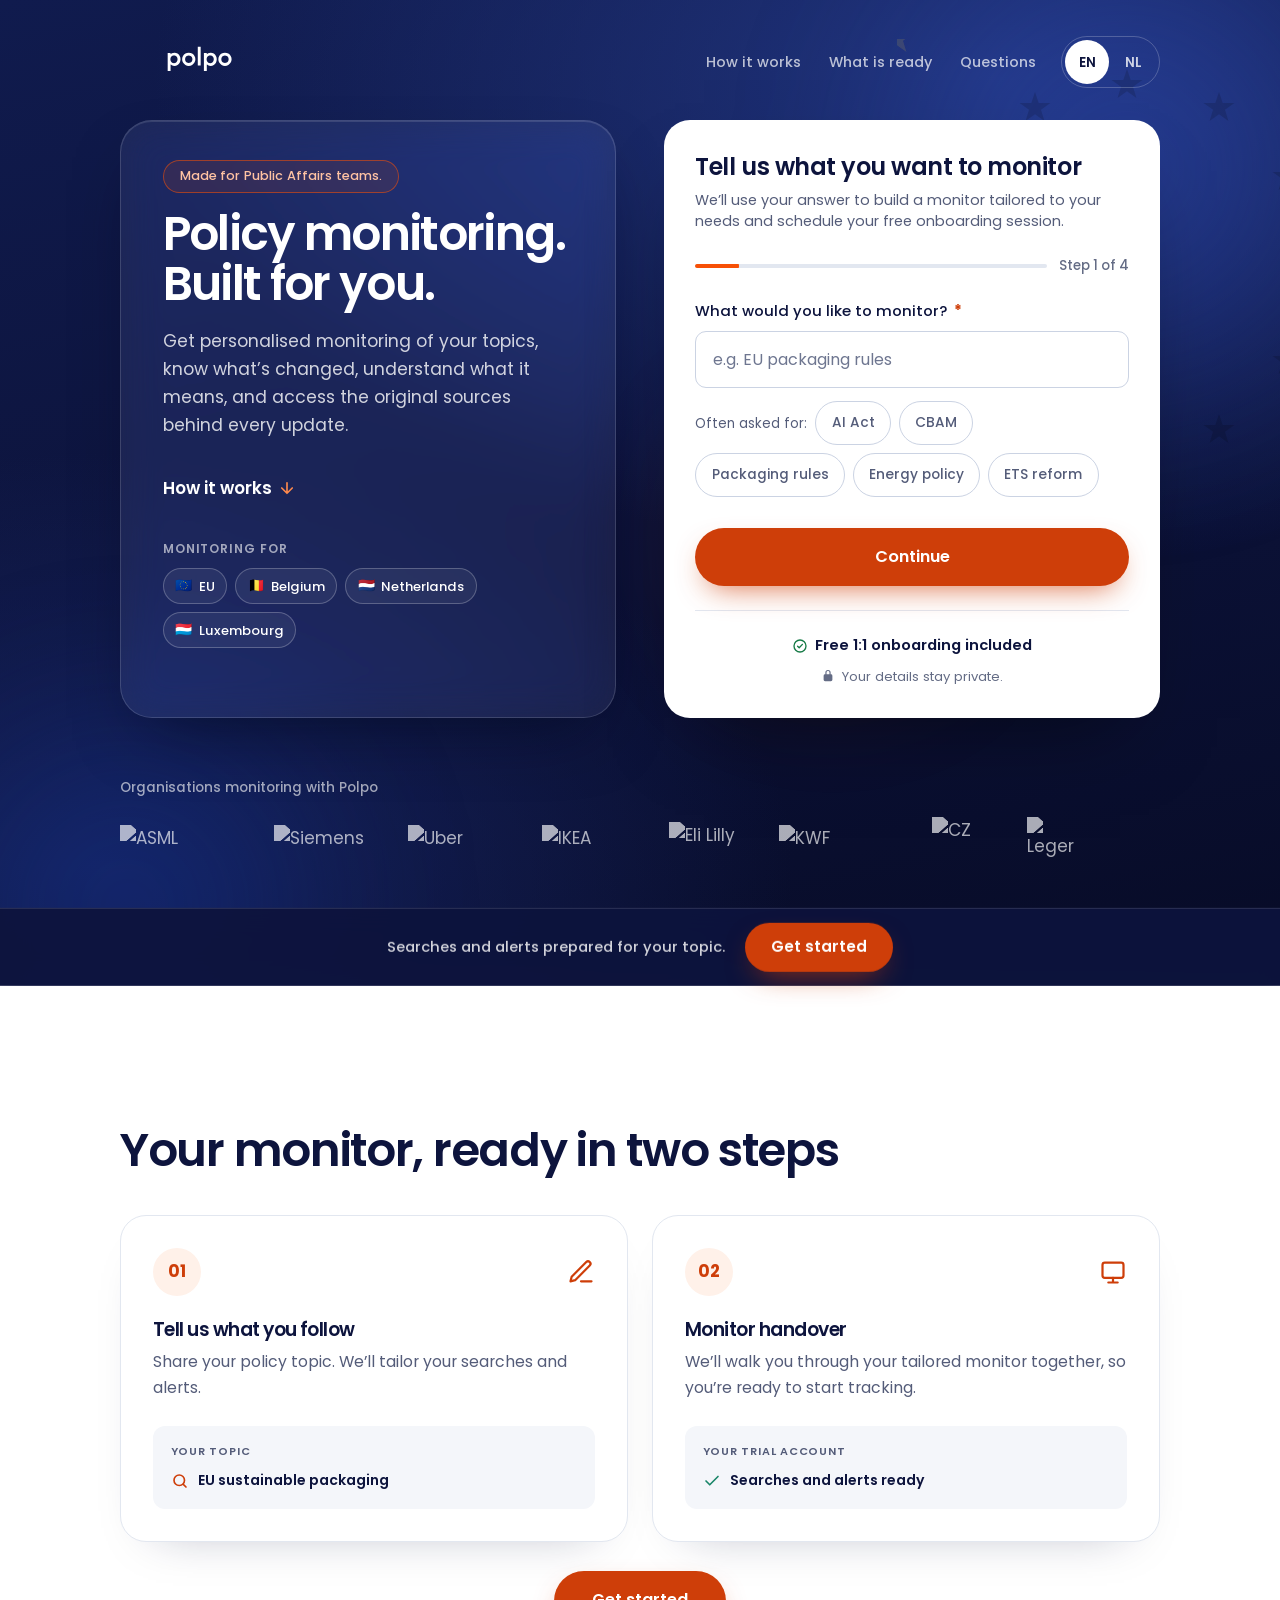
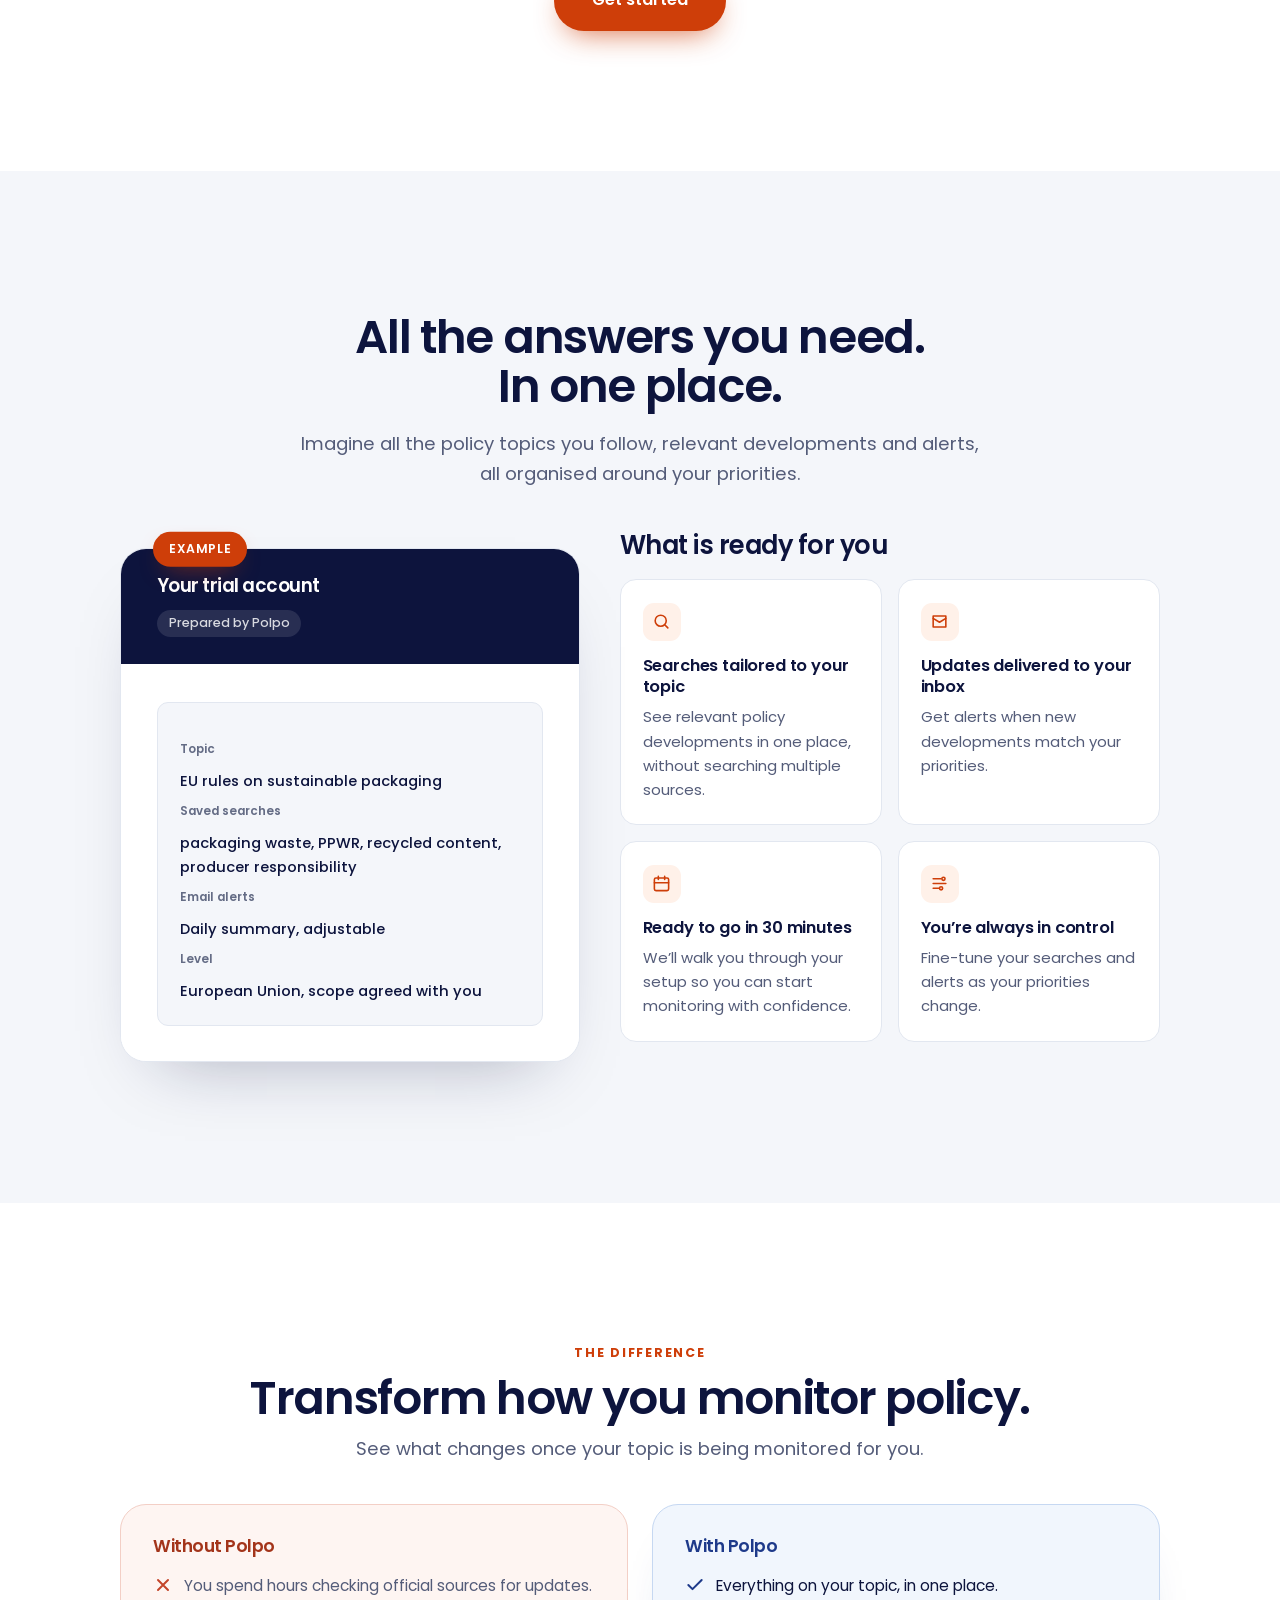
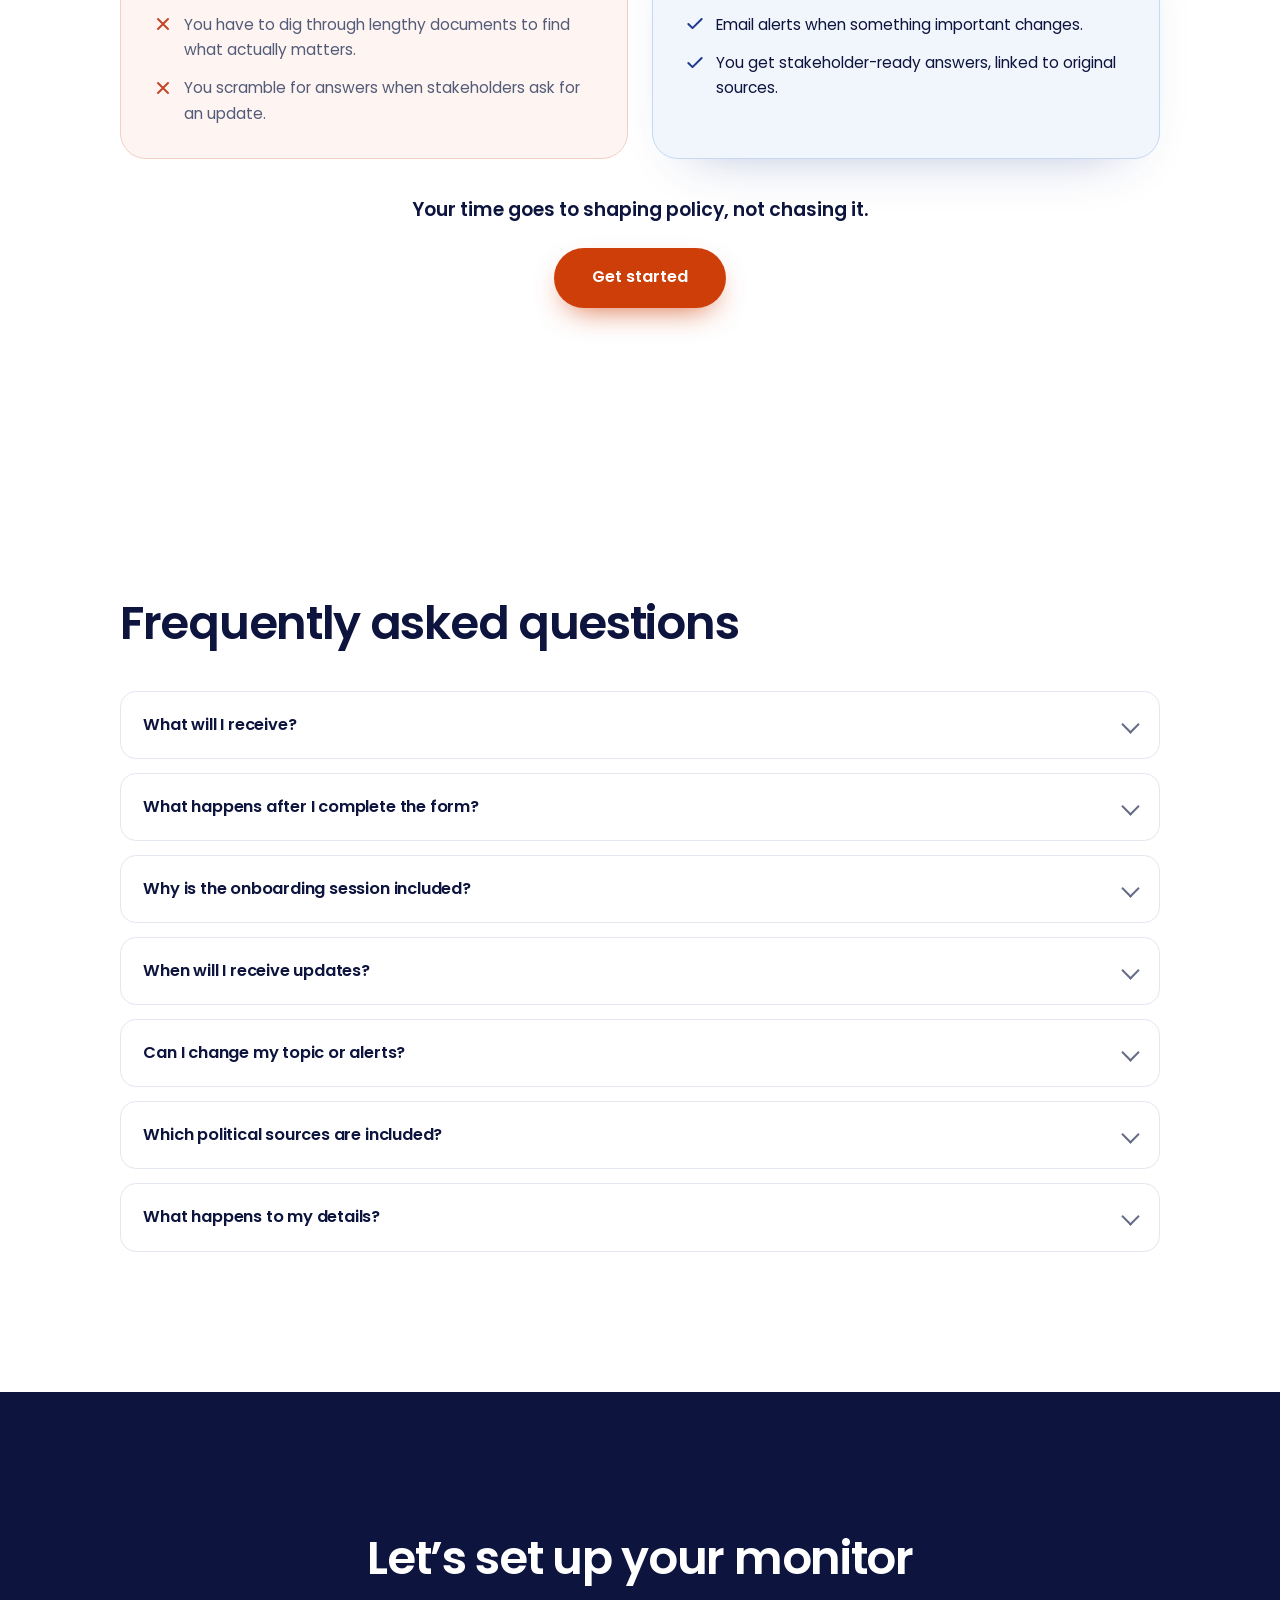
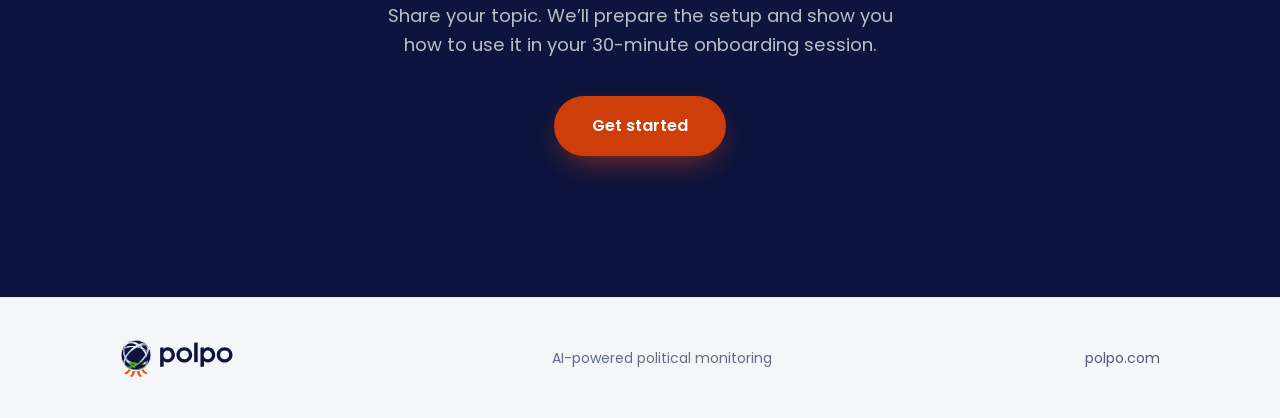
==== site/index.html @ a9627e38 "Initial commit: Polpo policy monitoring landing page handover" ====
<!DOCTYPE html>
<html lang="en">
<head>
<meta charset="utf-8">
<meta name="viewport" content="width=device-width, initial-scale=1, viewport-fit=cover">
<title>Polpo trial | Political monitoring set up for you</title>
<meta name="description" content="Get a Polpo trial with searches and alerts tailored to your topic. Complete the form, attend a 30-minute onboarding session and start monitoring after handover.">
<link rel="canonical" href="https://polpo.ai/">
<link rel="alternate" hreflang="en" href="https://polpo.ai/">
<link rel="alternate" hreflang="nl-BE" href="https://polpo.ai/nl-be/">
<link rel="alternate" hreflang="x-default" href="https://polpo.ai/">
<meta property="og:type" content="website">
<meta property="og:locale" content="en_GB">
<meta property="og:title" content="Polpo trial | Political monitoring set up for you">
<meta property="og:description" content="Get a Polpo trial with searches and alerts tailored to your topic. Complete the form, attend a 30-minute onboarding session and start monitoring after handover.">
<meta property="og:url" content="https://polpo.ai/">
<meta property="og:image" content="https://polpo.ai/og-image.jpg">
<meta property="og:image:width" content="1000">
<meta property="og:image:height" content="1249">
<meta name="twitter:card" content="summary_large_image">
<meta name="twitter:title" content="Polpo trial | Political monitoring set up for you">
<meta name="twitter:description" content="Get a Polpo trial with searches and alerts tailored to your topic. Complete the form, attend a 30-minute onboarding session and start monitoring after handover.">
<meta name="twitter:image" content="https://polpo.ai/og-image.jpg">
<meta name="robots" content="noindex">
<link rel="preconnect" href="https://fonts.googleapis.com">
<link rel="preconnect" href="https://fonts.gstatic.com" crossorigin>
<link href="https://fonts.googleapis.com/css2?family=Poppins:wght@400;500;600;700&display=swap" rel="stylesheet">
<style>
/* ============================================================
   POLPO 30-day account landing page
   Tokens taken from Logo_polpo_dark.svg: navy #0D143D, orange #F75006
   ============================================================ */
:root{
  --navy:#0D143D;
  --navy-deep:#070B26;
  --navy-lift:#152260;
  --blue:#1E3A8A;
  --orange:#F75006;          /* brand: decoration and large numerals only */
  --orange-deep:#CE3E09;     /* anything carrying text: 4.86:1 on white */
  --orange-press:#B33305;
  --orange-soft:#FFF1E9;
  --paper:#FFFFFF;
  --mist:#F4F6FA;
  --ink:#0D143D;
  --ink-soft:#545C79;
  --ink-faint:#646C85;
  --line:#E2E7F0;
  --line-strong:#CBD3E3;

  --wrap:1120px;
  --pad-y:clamp(5.5rem,11vw,9rem);
  --pad-x:clamp(1.25rem,5vw,2.5rem);
  --r-lg:26px;
  --r-md:16px;
  --r-sm:11px;

  box-sizing:border-box;
  padding-top:env(safe-area-inset-top,0px);
  padding-bottom:env(safe-area-inset-bottom,0px);
}
*,*::before,*::after{box-sizing:inherit}
html{scroll-behavior:smooth;scroll-padding-top:env(safe-area-inset-top,0px);-webkit-text-size-adjust:100%}
body{
  margin:0;
  font-family:'Poppins',system-ui,-apple-system,'Segoe UI',sans-serif;
  font-weight:400;
  font-size:1.0625rem;
  line-height:1.62;
  color:var(--ink);
  background:var(--paper);
  -webkit-font-smoothing:antialiased;
}
img,svg{max-width:100%}
h1,h2,h3{margin:0;font-weight:600;letter-spacing:-.028em;line-height:1.06}
p{margin:0}
a{color:inherit}

.wrap{width:100%;max-width:var(--wrap);margin:0 auto;padding-left:var(--pad-x);padding-right:var(--pad-x)}
.narrow{max-width:62ch}

/* ---------- reveal ---------- */
.rise{opacity:0;transform:translate3d(0,22px,0);transition:opacity .7s cubic-bezier(.22,.61,.36,1),transform .7s cubic-bezier(.22,.61,.36,1)}
.rise.in{opacity:1;transform:none}
.no-js .rise{opacity:1;transform:none}

/* ============================================================
   HERO
   ============================================================ */
.hero{
  position:relative;
  overflow:hidden;
  isolation:isolate;
  color:#fff;
  background:
    radial-gradient(120% 90% at 78% 8%, #21357F 0%, rgba(33,53,127,0) 55%),
    radial-gradient(90% 70% at 8% 88%, #16235E 0%, rgba(22,35,94,0) 60%),
    linear-gradient(168deg, #101B4E 0%, var(--navy) 46%, var(--navy-deep) 100%);
  padding:clamp(1.5rem,4vw,2.25rem) 0 clamp(5rem,10vw,7.5rem);
}
.blob{position:absolute;border-radius:50%;filter:blur(72px);opacity:.5;z-index:-1;pointer-events:none;will-change:transform}
.blob-a{width:48vw;height:48vw;min-width:330px;min-height:330px;top:-14%;right:-12%;background:radial-gradient(circle,#2F4CB8 0%,rgba(47,76,184,0) 70%);animation:drift-a 34s ease-in-out infinite}
.blob-b{width:40vw;height:40vw;min-width:280px;min-height:280px;bottom:-18%;left:-10%;background:radial-gradient(circle,#0F2C86 0%,rgba(15,44,134,0) 70%);animation:drift-b 44s ease-in-out infinite}
.blob-c{width:26vw;height:26vw;min-width:200px;min-height:200px;top:38%;left:52%;opacity:.34;background:radial-gradient(circle,var(--orange) 0%,rgba(247,80,6,0) 68%);animation:drift-c 38s ease-in-out infinite}
@keyframes drift-a{50%{transform:translate3d(-6%,7%,0)}}
@keyframes drift-b{50%{transform:translate3d(8%,-6%,0)}}
@keyframes drift-c{33%{transform:translate3d(-12%,9%,0)}66%{transform:translate3d(7%,-7%,0)}}

.stars{position:absolute;top:4%;right:-6%;width:min(46vw,460px);opacity:.14;z-index:-1;pointer-events:none}

.topbar{display:flex;align-items:center;justify-content:space-between;gap:1rem}
.logo{display:block;height:40px;width:auto}
.logo-link{display:inline-block;line-height:0;border-radius:6px;transition:opacity .18s}
.logo-link:hover{opacity:.82}
@media(min-width:760px){.logo{height:52px}}
.topbar a{color:rgba(255,255,255,.72);text-decoration:none;font-size:.9rem;font-weight:500}
.topbar a:hover{color:#fff}

.glass{
  margin:0;
  max-width:760px;
  text-align:center;
  padding:clamp(2rem,5vw,3.25rem) clamp(1.35rem,4vw,3rem) clamp(2.25rem,5vw,3rem);
  border-radius:clamp(20px,3vw,32px);
  background:rgba(255,255,255,.065);
  border:1px solid rgba(255,255,255,.145);
  box-shadow:0 30px 70px -30px rgba(3,7,28,.7), inset 0 1px 0 rgba(255,255,255,.12);
  -webkit-backdrop-filter:blur(20px) saturate(130%);
  backdrop-filter:blur(20px) saturate(130%);
}
.chip{
  display:inline-block;padding:.34rem 1rem;border-radius:100px;
  font-size:.8rem;font-weight:500;letter-spacing:.01em;
  color:#FFC3A3;border:1px solid rgba(247,80,6,.55);background:rgba(247,80,6,.1);
}
.hero h1{margin:1.2rem 0 0;font-size:clamp(2.2rem,6.4vw,3.85rem);font-weight:600;letter-spacing:-.035em}
.hero h1 span{display:block}
.hero-sub{margin:1.15rem auto 0;max-width:50ch;font-size:clamp(.99rem,2vw,1.08rem);color:rgba(255,255,255,.8)}
@media(min-width:960px){.hero-sub{margin-left:0}}
.hero-cta{margin-top:1.7rem}
.hero-note{margin-top:1.1rem;font-size:.895rem;color:rgba(255,255,255,.58)}

.btn{
  display:inline-block;border:0;cursor:pointer;text-decoration:none;
  font-family:inherit;font-size:1.02rem;font-weight:600;
  padding:1.05rem 2.35rem;border-radius:100px;
  background:var(--orange-deep);color:#fff;
  box-shadow:0 12px 30px -12px rgba(206,62,9,.8);
  transition:transform .22s cubic-bezier(.22,.61,.36,1),box-shadow .22s,background .2s;
}
.btn:hover{transform:translate3d(0,-2px,0);box-shadow:0 20px 40px -14px rgba(206,62,9,.85);background:var(--orange-press)}
.btn:active{transform:translate3d(0,0,0)}
.btn-wide{width:100%;padding-left:1rem;padding-right:1rem}

/* ============================================================
   SECTION SHELL
   ============================================================ */
.band{padding:var(--pad-y) 0}
.band-mist{background:var(--mist)}
.band-navy{background:var(--navy);color:#fff}
.band h2{font-size:clamp(1.85rem,4.4vw,2.9rem)}
.lede{margin-top:1.15rem;font-size:clamp(1.02rem,2vw,1.14rem);color:var(--ink-soft)}
.band-navy .lede{color:rgba(255,255,255,.72)}

/* ---------- problem ---------- */
.compare{display:grid;gap:1.25rem;margin-top:3rem}
@media(min-width:760px){.compare{grid-template-columns:1fr 1fr;gap:1.5rem}}
.pane{padding:2rem 1.75rem;border-radius:var(--r-md);border:1px solid var(--line)}
.pane-old{background:var(--mist)}
.pane-new{background:var(--navy);color:#fff;border-color:transparent}
.pane h3{font-size:1.14rem;font-weight:600;letter-spacing:-.01em}
.pane p{margin-top:.8rem;font-size:.985rem;color:var(--ink-soft)}
.pane-new p{color:rgba(255,255,255,.76)}
.pane-time{margin-top:1.4rem;padding-top:1.1rem;border-top:1px solid var(--line);font-size:.875rem;font-weight:500;color:var(--ink-faint)}
.pane-new .pane-time{border-top-color:rgba(255,255,255,.16);color:#FFB08A}

/* ---------- proof / sample brief ---------- */
.brief{
  margin-top:3.75rem;background:var(--paper);border:1px solid var(--line);
  border-radius:var(--r-lg);
  box-shadow:0 34px 70px -40px rgba(13,20,61,.35);
}
.brief-head{padding:1.65rem clamp(1.35rem,3.5vw,2.25rem);background:var(--navy);color:#fff;
  border-radius:calc(var(--r-lg) - 1px) calc(var(--r-lg) - 1px) 0 0}
.brief-head h3{font-size:1.16rem;font-weight:600}
.brief-meta{display:flex;flex-wrap:wrap;gap:.55rem;margin-top:.9rem}
.tag{font-size:.78rem;font-weight:500;padding:.24rem .72rem;border-radius:100px;background:rgba(255,255,255,.11);color:rgba(255,255,255,.82)}
.brief-body{padding:clamp(.6rem,2vw,1.1rem) clamp(1.35rem,3.5vw,2.25rem) clamp(1.5rem,3vw,2rem)}
.bsec{display:flex;gap:1.1rem;padding:1.15rem 0;border-bottom:1px solid var(--line)}
.bsec:last-child{border-bottom:0;padding-bottom:.6rem}
.bsec-ico{flex:0 0 auto;width:38px;height:38px;border-radius:11px;background:var(--orange-soft);color:var(--orange-deep);display:flex;align-items:center;justify-content:center}
.bsec-ico svg{width:19px;height:19px}
.bsnap{margin:1.4rem 0 .2rem;padding:1.3rem 1.4rem;border-radius:var(--r-sm);background:var(--mist);border:1px solid var(--line)}
.bsnap h4{margin:0;font-size:1rem;font-weight:600;letter-spacing:-.01em}
.bsnap .sub{margin-top:.15rem;font-size:.82rem;color:var(--ink-faint)}
.bsnap p{margin-top:.7rem;font-size:.945rem;color:var(--ink-soft)}
.bsnap dl{display:grid;gap:.55rem;margin:1rem 0 0}
.bsnap dt{font-size:.74rem;font-weight:600;color:var(--ink-faint)}
.bsnap dd{margin:.1rem 0 0;font-size:.92rem;font-weight:500}
.bnum{color:var(--ink-faint);font-weight:600;margin-right:.45rem}
.bpts{margin:.55rem 0 0;padding:0;list-style:none;display:grid;gap:.32rem}
.bpts li{position:relative;padding-left:.95rem;font-size:.9rem;line-height:1.45;color:var(--ink-soft)}
.bpts li::before{content:"";position:absolute;left:0;top:.58em;width:5px;height:5px;border-radius:50%;background:var(--orange-deep)}
.pill{display:inline-block;margin-left:.5rem;padding:.12rem .55rem;border-radius:100px;font-size:.7rem;font-weight:600;background:var(--orange-soft);color:#C2390B;vertical-align:.1em}
.bsec h4{margin:0;font-size:1rem;font-weight:600;letter-spacing:-.01em}
.bsec p{margin-top:.4rem;font-size:.945rem;color:var(--ink-soft)}
.src{display:inline-flex;align-items:center;gap:.4rem;margin-top:.7rem;font-size:.8rem;font-weight:500;color:var(--orange-deep)}
.src svg{width:13px;height:13px}
.brief-foot{padding:1rem clamp(1.35rem,3.5vw,2.25rem);background:var(--mist);border-top:1px solid var(--line);
  border-radius:0 0 calc(var(--r-lg) - 1px) calc(var(--r-lg) - 1px);font-size:.845rem;color:var(--ink-faint)}

.logos{margin-top:3.25rem;padding-top:2.25rem;border-top:1px solid var(--line-strong)}
.logos-cap{font-size:.855rem;font-weight:500;color:var(--ink-faint)}
.logos-row{display:flex;flex-wrap:wrap;gap:1.5rem 2.6rem;margin-top:1.6rem;align-items:center;justify-content:flex-start;--logo-h:28px;--logo-w:96px}
/* one box per logo. --s bumps square-ish marks so they carry the same optical
   weight as the wide wordmarks instead of shrinking to a stamp. */
.logos-row img{display:block;width:auto;height:calc(var(--logo-h)*var(--s,1));max-width:calc(var(--logo-w)*var(--s,1));object-fit:contain;opacity:.78;transition:opacity .22s}
.logos-row img:hover{opacity:1}
@media(min-width:760px){.logos-row{--logo-h:32px;--logo-w:112px}}

/* ---------- bridge ---------- */
.steps{margin-top:3rem;display:grid;gap:0}
.step{display:grid;grid-template-columns:auto 1fr;gap:1.35rem;padding:1.9rem 0;border-top:1px solid rgba(255,255,255,.14)}
.step:last-child{border-bottom:1px solid rgba(255,255,255,.14)}
.step-n{width:38px;height:38px;border-radius:50%;border:1px solid rgba(255,255,255,.28);display:flex;align-items:center;justify-content:center;font-size:.92rem;font-weight:600;color:#fff}
.step h3{font-size:1.16rem;font-weight:600}
.step-lab{display:block;margin-bottom:.3rem;font-size:.775rem;font-weight:600;letter-spacing:.06em;text-transform:uppercase;color:#FF8A4D}
.step p{margin-top:.55rem;font-size:.985rem;color:rgba(255,255,255,.72);max-width:58ch}
@media(min-width:760px){.step{grid-template-columns:auto 15rem 1fr;align-items:baseline;gap:1.35rem 2rem}.step p{margin-top:0}}
.step-lead{gap:.75rem}

/* ============================================================
   FORM
   ============================================================ */
.form-card{
  margin-top:3rem;background:var(--paper);border:1px solid var(--line);
  border-radius:var(--r-lg);padding:clamp(1.5rem,4vw,2.75rem);
  box-shadow:0 34px 70px -42px rgba(13,20,61,.3);
}
.progress{display:flex;align-items:center;gap:.75rem;margin-bottom:1.9rem}
.progress-bar{flex:1;height:4px;border-radius:4px;background:var(--line);overflow:hidden}
.progress-fill{height:100%;width:50%;background:var(--orange);border-radius:4px;transform-origin:left;transition:transform .35s cubic-bezier(.22,.61,.36,1)}
.progress-txt{font-size:.83rem;font-weight:500;color:var(--ink-faint);white-space:nowrap}
.no-js .progress{display:none}

fieldset{border:0;margin:0;padding:0}
.stepset + .stepset{margin-top:2.5rem}
.js .stepset{margin-top:0}
.js .stepset[hidden]{display:none}
legend{padding:0;font-size:1.22rem;font-weight:600;letter-spacing:-.018em;color:var(--ink)}
.legend-sub{margin-top:.45rem;margin-bottom:1.6rem;font-size:.945rem;color:var(--ink-soft)}

.field{margin-bottom:1.35rem}
.field label,.grouplab{display:block;font-size:.925rem;font-weight:500;margin-bottom:.5rem}
.opt{font-weight:400;color:var(--ink-faint)}
input[type=text],input[type=email],textarea,select{
  width:100%;font-family:inherit;font-size:1rem;color:var(--ink);
  padding:.92rem 1.05rem;border:1px solid var(--line-strong);border-radius:var(--r-sm);
  background:var(--paper);transition:border-color .18s,box-shadow .18s;
}
textarea{min-height:120px;resize:vertical;line-height:1.55}
input::placeholder,textarea::placeholder{color:#6E7690}
input:focus,textarea:focus,select:focus{outline:0;border-color:var(--orange);box-shadow:0 0 0 3px rgba(247,80,6,.16)}
.hint{margin-top:.5rem;font-size:.845rem;color:var(--ink-faint)}

.chips{display:flex;flex-wrap:wrap;gap:.6rem}
.chips input{position:absolute;opacity:0;width:1px;height:1px}
.chips label{
  margin:0;cursor:pointer;padding:.72rem 1.25rem;border-radius:100px;
  border:1px solid var(--line-strong);font-size:.945rem;font-weight:500;
  transition:border-color .18s,background .18s,color .18s;
}
.chips label:hover{border-color:var(--ink-faint)}
.chips input:checked + label{background:var(--navy);border-color:var(--navy);color:#fff}
.chips input:focus-visible + label{outline:2px solid var(--orange);outline-offset:2px}

details{margin:1.6rem 0;border:1.5px solid var(--line-strong);border-radius:var(--r-sm);background:var(--mist);transition:border-color .18s}
details:hover{border-color:var(--ink-faint)}
details[open]{border-color:var(--navy);background:var(--paper)}
summary{cursor:pointer;position:relative;padding:1rem 3rem 1rem 1.1rem;font-size:.945rem;font-weight:600;list-style:none;
  display:flex;align-items:center;gap:.65rem}
summary::-webkit-details-marker{display:none}
summary::after{content:"";position:absolute;right:1.2rem;top:50%;width:9px;height:9px;margin-top:-7px;
  border-right:2px solid var(--ink-soft);border-bottom:2px solid var(--ink-soft);
  transform:rotate(45deg);transition:transform .25s}
details[open] summary::after{transform:rotate(-135deg);margin-top:-2px}
.req{color:var(--orange-deep);font-weight:700;margin-left:.15rem}
.optflag{display:inline-block;padding:.16rem .55rem;border-radius:100px;background:var(--line);
  font-size:.7rem;font-weight:600;letter-spacing:.04em;text-transform:uppercase;color:var(--ink-soft)}
legend .optflag{margin-left:.5rem;vertical-align:.18em}
.details-body{padding:0 1.1rem 1.2rem}
.checks{display:grid;gap:.7rem}
.check{display:flex;gap:.7rem;align-items:flex-start;font-size:.935rem;font-weight:400;cursor:pointer}
.check input{margin:.28rem 0 0;width:17px;height:17px;flex:0 0 auto;accent-color:var(--orange)}
.period{margin-top:1.2rem}
.period label{font-size:.9rem;font-weight:500;display:block;margin-bottom:.45rem}

.actions{display:flex;flex-wrap:wrap;gap:.85rem;align-items:center;margin-top:1.9rem}
.btn-ghost{background:none;border:1px solid var(--line-strong);color:var(--ink-soft);box-shadow:none;padding:1.05rem 1.6rem}
.btn-ghost:hover{background:var(--mist);border-color:var(--ink-faint);color:var(--ink);box-shadow:none}
.consent{margin-top:1.5rem}
.consent .check{font-size:.895rem;color:var(--ink-soft)}
.consent a{color:var(--orange-deep);text-underline-offset:2px}
.err{margin-top:.5rem;font-size:.865rem;font-weight:500;color:#B33305}
.err:empty{display:none}
.trap{position:absolute!important;left:-9999px;width:1px;height:1px;overflow:hidden}

.done{text-align:center;padding:1.5rem 0 1rem}
.done-ico{width:56px;height:56px;margin:0 auto;border-radius:50%;background:var(--orange-soft);color:var(--orange-deep);display:flex;align-items:center;justify-content:center}
.done-ico svg{width:26px;height:26px}
.done h3{margin-top:1.35rem;font-size:1.45rem}
.done p{margin-top:.8rem;color:var(--ink-soft);max-width:42ch;margin-left:auto;margin-right:auto}

/* ---------- footer ---------- */
.foot{background:var(--mist);border-top:1px solid var(--line);padding:2.4rem 0}
.foot-in{display:flex;flex-wrap:wrap;align-items:center;gap:1rem 1.5rem;justify-content:space-between}
.foot .logo{height:34px;color:var(--navy)}
@media(min-width:760px){.foot .logo{height:38px}}
.foot p{font-size:.875rem;color:var(--ink-faint)}
.foot a{font-size:.875rem;color:var(--ink-soft);text-decoration:none}
.foot a:hover{color:var(--orange)}

:focus-visible{outline:2px solid var(--orange);outline-offset:3px;border-radius:4px}

/* ============================================================
   REFINEMENT PASS
   ============================================================ */

/* hero benefit list */
.wins{list-style:none;margin:1.35rem 0 0;padding:0;display:grid;gap:.55rem;text-align:left}
@media(max-width:959px){.wins{max-width:28rem;margin-left:auto;margin-right:auto}}
.wins li{display:flex;gap:.65rem;align-items:flex-start;font-size:.945rem;line-height:1.5;color:rgba(255,255,255,.87)}
.wins svg{flex:0 0 auto;width:19px;height:19px;margin-top:.2rem;stroke:#FF8A4D;stroke-width:2.4;fill:none;stroke-linecap:round;stroke-linejoin:round}

/* proof strip */
.strip{padding:clamp(3rem,6vw,4.5rem) 0}
.strip .stats{margin-top:0}
.shots{margin-top:3rem;display:grid;gap:1.25rem}
@media(min-width:820px){.shots{grid-template-columns:1fr 1fr;gap:1.5rem}}
.shotbox{margin:0;border-radius:var(--r-md);overflow:hidden;border:1px solid rgba(255,255,255,.18);background:#fff;box-shadow:0 26px 54px -30px rgba(3,7,28,.75)}
.shotbox img{display:block;width:100%;height:auto}
.shotcap{margin-top:1.1rem;font-size:.9rem;color:rgba(255,255,255,.7);max-width:62ch}

/* reassurance under the form */
.reassure{margin-top:1.9rem;padding-top:1.7rem;border-top:1px solid var(--line);display:grid;gap:1rem}
@media(min-width:620px){.reassure{grid-template-columns:1fr 1fr;gap:1rem 1.75rem}}
.reassure .gitem{align-items:center}
.reassure .gitem strong{font-size:.945rem;font-weight:600;letter-spacing:-.008em;line-height:1.4}
.reassure .gitem:nth-child(2) .gtick path{transition-delay:.12s}
.reassure .gitem:nth-child(3) .gtick path{transition-delay:.24s}
.reassure .gitem:nth-child(4) .gtick path{transition-delay:.36s}

/* questionnaire */
.sr-only{position:absolute!important;width:1px;height:1px;padding:0;margin:-1px;overflow:hidden;clip:rect(0 0 0 0);white-space:nowrap;border:0}
.opts{display:grid;gap:.7rem}
@media(min-width:680px){.opts{grid-template-columns:repeat(3,1fr)}}
.opts input{position:absolute;opacity:0;width:1px;height:1px}
.opts label{
  display:block;cursor:pointer;padding:1.15rem 1.1rem;border-radius:var(--r-md);
  border:1.5px solid var(--line-strong);background:var(--paper);
  transition:border-color .18s,background .18s,transform .18s cubic-bezier(.22,.61,.36,1);
}
.opts label:hover{border-color:var(--ink-faint);transform:translate3d(0,-2px,0)}
.opts svg{display:block;width:24px;height:24px;margin-bottom:.7rem;fill:none;stroke:var(--orange-deep);stroke-width:1.8;stroke-linecap:round;stroke-linejoin:round}
.opts strong{display:block;font-size:1rem;font-weight:600;letter-spacing:-.012em}
.opts label span{display:block;margin-top:.2rem;font-size:.855rem;color:var(--ink-soft)}
.opts input:checked + label{border-color:var(--navy);background:var(--navy);color:#fff}
.opts input:checked + label span{color:rgba(255,255,255,.76)}
.opts input:checked + label svg{stroke:#FF8A4D}
.opts input:focus-visible + label{outline:2px solid var(--orange-deep);outline-offset:2px}

.sugs{display:flex;flex-wrap:wrap;gap:.5rem;align-items:center;margin-top:.85rem}
.sugs span{font-size:.83rem;color:var(--ink-soft)}
.sugs button{
  font-family:inherit;font-size:.855rem;font-weight:500;cursor:pointer;
  padding:.38rem .8rem;border-radius:100px;border:1px solid var(--line-strong);
  background:var(--paper);color:var(--ink-soft);transition:border-color .18s,color .18s,background .18s;
}
.sugs button:hover{border-color:var(--navy);background:var(--navy);color:#fff}

.stepnav{display:flex;flex-wrap:wrap;gap:.8rem;align-items:center;margin-top:1.9rem}
.no-js .stepnav [data-next],.no-js .stepnav [data-back]{display:none}
#echo b{color:var(--ink);font-weight:600}

/* preview framing for the sample brief */
.is-preview{position:relative;background:
  repeating-linear-gradient(135deg,rgba(13,20,61,.028) 0 2px,rgba(0,0,0,0) 2px 9px),var(--paper)}
.is-preview .brief-body,.is-preview .brief-foot{background:var(--paper)}
.preview-tag{position:absolute;top:0;left:clamp(1rem,3vw,2rem);transform:translateY(-50%);z-index:2;
  display:inline-flex;align-items:baseline;gap:.55rem;padding:.45rem 1rem;border-radius:100px;
  background:var(--orange-deep);color:#fff;font-size:.775rem;font-weight:600;letter-spacing:.05em;text-transform:uppercase;
  box-shadow:0 10px 24px -12px rgba(206,62,9,.85)}

/* closing cta */
.close{text-align:center}
.close .lede{margin-left:auto;margin-right:auto;max-width:46ch}
.close-cta{margin-top:2.25rem;display:flex;flex-wrap:wrap;gap:.9rem;justify-content:center}
.btn-ghost-dark{border-color:rgba(255,255,255,.34);color:rgba(255,255,255,.88)}
.btn-ghost-dark:hover{background:rgba(255,255,255,.08);border-color:#fff;color:#fff}

/* scroll progress */
.sprog{position:fixed;top:0;left:0;right:0;height:3px;z-index:60;background:transparent;pointer-events:none}
.sprog i{display:block;height:100%;background:var(--orange);transform:scaleX(0);transform-origin:0 50%;will-change:transform}
.no-js .sprog{display:none}

/* nav links */
.navlinks{display:none;gap:1.75rem;align-items:center}
.navlinks a{color:rgba(255,255,255,.7);text-decoration:none;font-size:.9rem;font-weight:500;transition:color .18s}
.navlinks a:hover{color:#fff}
@media(min-width:900px){.navlinks{display:flex}.topbar .sitelink{display:none}}

/* hero split */
.hero-grid{display:grid;gap:clamp(2.25rem,5vw,3.5rem);align-items:center;margin-top:clamp(2.5rem,6vw,4rem)}
@media(min-width:960px){.hero-grid{grid-template-columns:1.14fr .86fr;gap:3rem;align-items:stretch}}
.glass{margin:0;max-width:none;text-align:left}
@media(max-width:959px){.glass{text-align:center}}

/* hero headline underline */
.uline{display:block;position:relative;width:fit-content}
@media(max-width:959px){.uline{margin-left:auto;margin-right:auto}}
.uline svg{position:absolute;left:0;bottom:-.14em;width:100%;height:.34em;overflow:visible}
.uline path{fill:none;stroke:var(--orange);stroke-width:7;stroke-linecap:round;
  stroke-dasharray:420;stroke-dashoffset:420;transition:stroke-dashoffset 1.1s cubic-bezier(.65,0,.35,1) .45s}
.drawn .uline path,.no-js .uline path{stroke-dashoffset:0}

/* hero media */
.hero-media{position:relative}
.shot{
  position:relative;border-radius:clamp(18px,2.6vw,26px);overflow:hidden;
  aspect-ratio:4/3.35;height:100%;
  background:linear-gradient(150deg,#22377F 0%,#152260 48%,#0A1035 100%);
  box-shadow:0 40px 80px -36px rgba(3,7,28,.85);
  border:1px solid rgba(255,255,255,.14);
}
@media(min-width:960px){.shot{aspect-ratio:auto;min-height:26rem}}
.hero-media{display:flex;flex-direction:column}
@media(min-width:960px){.hero-media{height:100%}}
/* fallback art, always painted, sits under the photo */
.shot-fb{position:absolute;inset:0;overflow:hidden}
.shot-fb svg{position:absolute;right:-12%;bottom:-8%;width:88%;opacity:.3}
.shot-fb::after{content:"";position:absolute;inset:0;
  background:radial-gradient(70% 55% at 22% 18%,rgba(247,80,6,.34) 0%,rgba(247,80,6,0) 62%)}
#shot-img{
  position:absolute;inset:0;width:100%;height:110%;object-fit:cover;object-position:50% 34%;
  opacity:0;transition:opacity .85s ease;will-change:transform;
}
#shot-img.ready{opacity:1}
.shot-veil{position:absolute;inset:0;
  background:linear-gradient(196deg,rgba(13,20,61,.14) 0%,rgba(13,20,61,.5) 62%,rgba(10,16,53,.82) 100%)}

/* monitoring diagram, centred over the lower (road) half of the photo */
.shot-diagram{
  position:absolute;z-index:3;left:50%;bottom:4%;
  width:min(84%,20rem);height:auto;
  transform:translateX(-50%);
  filter:drop-shadow(0 18px 34px rgba(3,7,28,.75));
  animation:hover-card 7s ease-in-out infinite;will-change:transform;
}
@keyframes hover-card{50%{transform:translate(-50%,-7px)}}
/* fade the photo into navy below the building, so the diagram sits on a clean
   field and the architecture above it stays fully visible */
.shot .shot-veil{background:
  linear-gradient(180deg,
    rgba(10,16,53,0) 0%,
    rgba(10,16,53,.08) 34%,
    rgba(10,16,53,.72) 50%,
    rgba(9,14,46,.97) 62%,
    #080D2C 72%,
    #080D2C 100%),
  linear-gradient(196deg,rgba(13,20,61,.14) 0%,rgba(13,20,61,.42) 62%,rgba(10,16,53,.7) 100%)}

/* primary button: pulse ring, shine sweep, hover sparkle */
.btn{position:relative;overflow:hidden;isolation:isolate}
.btn::before{content:"";position:absolute;inset:0;border-radius:inherit;z-index:-1;
  box-shadow:0 0 0 0 rgba(247,80,6,.55);animation:ring 3.4s ease-out infinite}
@keyframes ring{0%{box-shadow:0 0 0 0 rgba(247,80,6,.5)}70%{box-shadow:0 0 0 16px rgba(247,80,6,0)}100%{box-shadow:0 0 0 0 rgba(247,80,6,0)}}
.btn::after{content:"";position:absolute;top:0;bottom:0;width:38%;left:-45%;z-index:-1;
  background:linear-gradient(100deg,rgba(255,255,255,0) 0%,rgba(255,255,255,.42) 50%,rgba(255,255,255,0) 100%);
  transform:translate3d(0,0,0);animation:shine 5.5s ease-in-out infinite}
@keyframes shine{0%,62%{transform:translate3d(0,0,0)}92%,100%{transform:translate3d(420%,0,0)}}
.btn .spark{position:absolute;width:6px;height:6px;border-radius:50%;background:#fff;opacity:0;pointer-events:none;z-index:1}
.btn:hover .spark{animation:spark .72s ease-out}
.btn .spark:nth-child(1){top:22%;left:16%}
.btn .spark:nth-child(2){top:64%;left:76%;animation-delay:.1s}
.btn .spark:nth-child(3){top:30%;left:58%;animation-delay:.2s}
@keyframes spark{0%{opacity:0;transform:scale(.3)}35%{opacity:1;transform:scale(1.25)}100%{opacity:0;transform:scale(.4) translate3d(0,-11px,0)}}
.btn-ghost::before,.btn-ghost::after{display:none}

/* card hover lifts */
.pane,.brief,.faq,.gcard{transition:transform .28s cubic-bezier(.22,.61,.36,1),box-shadow .28s}
.pane:hover,.gcard:hover{transform:translate3d(0,-4px,0)}
.brief:hover{transform:translate3d(0,-5px,0);box-shadow:0 44px 84px -42px rgba(13,20,61,.42)}

/* stats trio */
.stats{margin-top:3.25rem;display:grid;gap:1.25rem}
@media(min-width:700px){.stats{grid-template-columns:repeat(3,1fr);gap:1.5rem}}
.gcard{background:var(--paper);border:1px solid var(--line);border-radius:var(--r-md);padding:1.75rem 1.6rem}
.stat-num{font-size:clamp(2.5rem,6vw,3.5rem);font-weight:700;letter-spacing:-.05em;color:var(--orange);line-height:.92}
.stat-num small{font-size:.42em;font-weight:600;letter-spacing:-.02em;margin-left:.1em}
.gcard p{margin-top:.75rem;font-size:.945rem;color:var(--ink-soft)}
.gcard cite{display:block;margin-top:.7rem;font-size:.8rem;font-style:normal;color:var(--ink-faint)}

/* step icons bob */
.step-ico{width:30px;height:30px;color:#FF8A4D;animation:bob 4.6s ease-in-out infinite;will-change:transform}
.step-ico svg{width:100%;height:100%}
.step:nth-child(2) .step-ico{animation-delay:.5s}
.step:nth-child(3) .step-ico{animation-delay:1s}
.step:nth-child(4) .step-ico{animation-delay:1.5s}
@keyframes bob{50%{transform:translate3d(0,-6px,0)}}
.step-lead{display:flex;align-items:center;gap:.9rem}

/* guarantee */
.glist{margin-top:2.75rem;display:grid;gap:1rem}
@media(min-width:760px){.glist{grid-template-columns:1fr 1fr;gap:1.1rem 1.75rem}}
.gitem{display:flex;gap:.95rem;align-items:flex-start}
.gtick{flex:0 0 auto;width:30px;height:30px;border-radius:50%;background:var(--orange-soft);display:flex;align-items:center;justify-content:center}
.gtick svg{width:16px;height:16px;fill:none;stroke:var(--orange-deep);stroke-width:3;stroke-linecap:round;stroke-linejoin:round}
.gtick path{stroke-dasharray:26;stroke-dashoffset:26;transition:stroke-dashoffset .5s cubic-bezier(.65,0,.35,1)}
.drawn .gtick path,.no-js .gtick path{stroke-dashoffset:0}
.glist .gitem:nth-child(2) .gtick path{transition-delay:.12s}
.glist .gitem:nth-child(3) .gtick path{transition-delay:.24s}
.glist .gitem:nth-child(4) .gtick path{transition-delay:.36s}
.gitem strong{display:block;font-size:1rem;font-weight:600;letter-spacing:-.012em}
.gitem p{margin-top:.3rem;font-size:.945rem;color:var(--ink-soft)}

/* faq */
.faqs{margin-top:2.75rem;display:grid;gap:.85rem}
.faq{background:var(--paper);border:1px solid var(--line);border-radius:var(--r-md)}
.faq summary{padding:1.25rem 1.4rem;font-size:1.02rem;font-weight:600;letter-spacing:-.012em;position:relative;padding-right:3rem}
.faq summary::after{content:"";position:absolute;right:1.4rem;top:50%;width:11px;height:11px;margin-top:-7px;
  border-right:2px solid var(--ink-faint);border-bottom:2px solid var(--ink-faint);
  transform:rotate(45deg);transition:transform .25s}
.faq[open] summary::after{transform:rotate(-135deg);margin-top:-2px}
.faq .details-body{padding:0 1.4rem 1.35rem;font-size:.965rem;color:var(--ink-soft);max-width:68ch}

/* sticky cta bar */
.sticky{
  position:fixed;left:0;right:0;bottom:0;z-index:55;
  padding:.85rem var(--pad-x) calc(.85rem + env(safe-area-inset-bottom,0px));
  background:rgba(13,20,61,.94);
  -webkit-backdrop-filter:blur(14px);backdrop-filter:blur(14px);
  border-top:1px solid rgba(255,255,255,.14);
  display:flex;align-items:center;justify-content:center;gap:1.25rem;flex-wrap:wrap;
  transform:translate3d(0,110%,0);transition:transform .38s cubic-bezier(.22,.61,.36,1);
  will-change:transform;
}
.sticky.up{transform:translate3d(0,0,0)}
.sticky p{color:rgba(255,255,255,.82);font-size:.92rem;font-weight:500}
.sticky .btn{padding:.78rem 1.65rem;font-size:.96rem}
@media(max-width:600px){.sticky p{display:none}.sticky .btn{width:100%}}
.no-js .sticky{display:none}
body{padding-bottom:0}

@media (prefers-reduced-motion:reduce){
  html{scroll-behavior:auto}
  *,*::before,*::after{animation-duration:.001ms!important;animation-iteration-count:1!important;transition-duration:.001ms!important}
  .rise{opacity:1;transform:none}
  .uline path,.gtick path{stroke-dashoffset:0!important}
  .shot-diagram,.step-ico,.btn::before,.btn::after{animation:none!important}
  .shot-diagram{transform:translateX(-50%)!important}
  #shot-img{transform:none!important}
}
/* tap targets: 44px minimum */
.sugs button{min-height:44px;padding:.5rem .95rem}
.logo-link,.sitelink,.navlinks a,.foot a{display:inline-flex;align-items:center;min-height:44px}
/* mobile alignment */
.faq{margin:0}
.src{align-items:flex-start}
.src svg{flex:0 0 auto;margin-top:.22em}
.hero h1 .uline{display:inline-block}
@media(max-width:959px){
  .glass{text-align:left}
  .hero h1 .uline{margin:0}
  .hero-sub{margin-left:0}
  .wins{margin-left:0;margin-right:0}
  /* taller panel on small screens so the building sits above the diagram */
  .shot{aspect-ratio:4/4.6}
  .shot-diagram{width:min(82%,19rem);bottom:5%}
}
@media(max-width:759px){
  .step{grid-template-columns:1fr;gap:.85rem}
  .step p{margin-top:0}
  .logos-cap{text-align:center}
  .logos-row{justify-content:center;gap:1.25rem 1.75rem;--logo-h:24px;--logo-w:84px}
  .foot-in{flex-direction:column;align-items:center;text-align:center;gap:.25rem}
}

/* ===================== v2 additions ===================== */
.navright{display:flex;align-items:center;gap:1.6rem}
.langsw{display:inline-flex;align-items:center;gap:.15rem;padding:.2rem;border:1px solid rgba(255,255,255,.22);border-radius:100px}
.langsw a,.langsw span{display:inline-flex;align-items:center;justify-content:center;min-width:44px;min-height:44px;padding:0 .7rem;border-radius:100px;font-size:.82rem;font-weight:600;letter-spacing:.02em;text-decoration:none}
.langsw span{background:#fff;color:var(--navy)}
.langsw a{color:rgba(255,255,255,.78)}
.langsw a:hover{color:#fff;background:rgba(255,255,255,.1)}
.hero .chip{white-space:nowrap}
.hero h1 span.l{display:block}
.hero-cta{display:flex;flex-wrap:wrap;gap:.8rem;align-items:center}
.textlink{display:inline-flex;align-items:center;gap:.4rem;min-height:44px;padding:0 .4rem;color:#fff;font-weight:600;text-decoration:none;border-bottom:1px solid transparent}
.textlink:hover{border-bottom-color:rgba(255,255,255,.6)}
.textlink svg{width:18px;height:18px;fill:none;stroke:#FF8A4D;stroke-width:2.2;stroke-linecap:round;stroke-linejoin:round}
.hero-grid{margin-top:clamp(1.5rem,3vw,2rem)}
.glass{padding-top:clamp(1.75rem,3.5vw,2.4rem);padding-bottom:clamp(1.75rem,3.5vw,2.4rem)}
/* sized so each headline line stays unbroken from the two-column breakpoint up */
.hero h1{font-size:clamp(2.15rem,3.9vw,2.95rem);margin-top:1rem}
/* on a phone the 2.15rem floor pushes "Policy monitoring." about 4px past the
   column, so it wrapped. Let it scale with the viewport under 480px instead. */
@media(max-width:480px){.hero h1{font-size:clamp(1.8rem,8.1vw,2.15rem)}}
/* the form sits in the right-hand hero column now, so it needs real width */
@media(min-width:960px){.hero-grid{grid-template-columns:1fr 1fr}.glass{padding-left:2.6rem;padding-right:2.6rem}}
/* Mobile: headline first, then the form. A visitor needs to know what the page
   is before they meet a form. The hero block is kept tight so the form follows
   as closely as possible. */
@media(max-width:959px){.hero-grid{gap:1.75rem}}
.wins.inline{margin-top:1.5rem}
.verts{margin-top:1.75rem}
.vrow{margin-top:.6rem;display:flex;flex-wrap:wrap;gap:.5rem}
.vchip{white-space:nowrap}
.verts-l{display:block;font-size:.76rem;font-weight:600;letter-spacing:.08em;text-transform:uppercase;color:rgba(255,255,255,.6)}
@media(max-width:959px){.vrow{justify-content:flex-start}}
.vchip{display:inline-flex;align-items:center;gap:.4rem;padding:.4rem .72rem;border:1px solid rgba(255,255,255,.24);border-radius:100px;font-size:.82rem;font-weight:500;color:#fff;background:rgba(255,255,255,.06)}
.vchip .flag{font-size:1.05em;line-height:1;font-family:"Apple Color Emoji","Segoe UI Emoji","Noto Color Emoji",sans-serif}
.hero-logos{margin-top:clamp(2rem,4vw,2.4rem);padding-top:1.25rem}
.hero-logos p{font-size:.84rem;font-weight:500;color:rgba(255,255,255,.62)}
.hero-logos .logos-row{margin-top:1.15rem}
.hero-logos .logos-row img{filter:brightness(0) invert(1);opacity:.66}
.hero-logos .logos-row img:hover{opacity:.95}
/* request form, now in the hero. The card keeps its own white surface so every
   form style below the fold still applies unchanged. */
.hero-media{justify-content:flex-start}
/* .hero sets color:#fff for the navy background. The card is white, so reset the
   inherited colour or every label and reassurance line disappears. */
.hero-media .form-card{margin-top:0;padding:clamp(1.4rem,3vw,1.9rem);color:var(--ink);
  box-shadow:0 40px 80px -40px rgba(0,0,0,.55);border-color:rgba(255,255,255,.14)}
.form-card-head{margin-bottom:1.4rem}
.form-card-head h2{font-size:clamp(1.25rem,2.4vw,1.5rem);line-height:1.25;letter-spacing:-.02em;color:var(--navy)}
.form-card-head p{margin-top:.5rem;font-size:.9rem;line-height:1.5;color:var(--ink-soft)}
.hero-media .progress{margin-bottom:1.4rem}
.hero-media legend{font-size:1.08rem}
.hero-media .stepset + .stepset{margin-top:0}
@media(min-width:960px){.hero-media{height:auto;align-self:start}}
/* how it works: horizontal, two steps */
.steps2{margin-top:2.5rem;display:grid;gap:1.1rem;position:relative}
@media(min-width:760px){.steps2{grid-template-columns:1fr 1fr;gap:1.5rem}}
.scard{background:var(--paper);border:1px solid var(--line);border-radius:var(--r-lg);padding:clamp(1.4rem,3vw,2rem);box-shadow:0 22px 48px -36px rgba(13,20,61,.35);
  display:flex;flex-direction:column;min-height:290px;transition:transform .2s ease,box-shadow .2s ease}
.scard:hover{transform:translateY(-3px);box-shadow:0 18px 38px -28px rgba(13,20,61,.45)}
.scard-top{display:flex;align-items:center;justify-content:space-between;gap:.9rem;margin-bottom:1.5rem}
.scard .step-n{width:48px;height:48px;background:var(--orange-soft);border-color:transparent;color:var(--orange-deep);font-size:1.05rem;font-weight:700}
.scard .step-ico{width:28px;height:28px;color:var(--orange-deep)}
.scard h3{font-size:1.18rem;font-weight:600}
.scard p{margin-top:.6rem;margin-bottom:1.6rem;color:var(--ink-soft);font-size:.985rem}
/* small preview strip pinned to the bottom of each step card */
.step-prev{margin-top:auto;padding:1.05rem 1.1rem;background:var(--mist);border-radius:12px}
.step-prev-lab{display:block;font-size:.69rem;letter-spacing:.07em;text-transform:uppercase;font-weight:600;color:var(--ink-soft);margin-bottom:.55rem}
.step-prev-row{display:flex;align-items:center;gap:.6rem;font-size:.875rem;font-weight:600;color:var(--navy)}
.step-prev-row span:first-child{flex:0 0 auto;display:block;width:18px;height:18px}
.step-prev-row svg{width:100%;height:100%;fill:none;stroke:currentColor;stroke-width:2.2;stroke-linecap:round;stroke-linejoin:round}
.step-prev-row .pv-search{color:var(--orange-deep)}
.step-prev-row .pv-ok{color:#198568}
.outcome{margin-top:1.8rem;display:flex;flex-wrap:wrap;align-items:center;gap:1rem 1.5rem;justify-content:center}
.outcome-pill{display:inline-flex;align-items:center;gap:.55rem;padding:.6rem 1rem;border-radius:100px;background:var(--orange-soft);color:var(--orange-deep);font-weight:600;font-size:.92rem}
.outcome-pill svg{width:18px;height:18px;fill:none;stroke:currentColor;stroke-width:2.4;stroke-linecap:round;stroke-linejoin:round}
/* what is ready */
.ready-grid{margin-top:2.75rem;display:grid;gap:2rem}
@media(min-width:980px){.ready-grid{grid-template-columns:.92fr 1.08fr;align-items:start;gap:2.5rem}}
.ready-grid .brief{margin-top:1rem}
.ready-grid .bsnap{margin-top:1.3rem}
.bcards{display:grid;gap:1rem}
@media(min-width:620px){.bcards{grid-template-columns:1fr 1fr}}
.bcard{background:var(--paper);border:1px solid var(--line);border-radius:var(--r-md);padding:1.4rem 1.35rem}
.bcard .bsec-ico{margin-bottom:.9rem}
.bcard h3{font-size:1.02rem;font-weight:600;letter-spacing:-.01em;line-height:1.3}
.bcard p{margin-top:.5rem;font-size:.93rem;color:var(--ink-soft)}
.b-head{font-size:clamp(1.3rem,2.6vw,1.6rem);font-weight:600;letter-spacing:-.02em}
.next-pill{display:inline-block;padding:.15rem .55rem;border-radius:7px;background:var(--orange-soft);color:var(--orange-deep);font-size:.82rem;font-weight:600}
/* without / with */
/* section intros: the headline gets the full column so it does not drop a
   single word onto its own line, body text stays at a readable 62ch measure */
.narrow.head-wide{max-width:none}
.narrow.head-wide .lede{max-width:62ch}
.head-center{text-align:center}
.head-center .lede{margin-inline:auto}
h2.stack span{display:block}
.diff-head{margin-inline:auto;text-align:center}
.diff-head .eyebrow{font-size:.78rem;font-weight:700;letter-spacing:.14em;text-transform:uppercase;color:var(--orange-deep)}
.diff-head h2{margin-top:.6rem}
.diff-head .lede{margin-top:.75rem}
.diff-close{margin:2.25rem auto 0;max-width:46ch;text-align:center;font-size:clamp(1.02rem,1.9vw,1.18rem);font-weight:600;color:var(--ink)}
.diff{margin-top:2.5rem;display:grid;gap:1.1rem}
@media(min-width:760px){.diff{grid-template-columns:1fr 1fr;gap:1.5rem}}
.dcol{border-radius:var(--r-lg);padding:clamp(1.4rem,3vw,2rem)}
/* tinted to match the monitoring diagram: warm red for the old way, blue for Polpo */
.dcol.without{border:1px solid #F3CFC6;background:#FEF5F2}
.dcol.with{border:1px solid #C6D8F2;background:#F1F6FD;box-shadow:0 26px 54px -40px rgba(30,58,138,.45)}
.dcol h3{font-size:1.08rem;font-weight:600}
.dcol.without h3{color:#A3341A}
.dcol.with h3{color:var(--blue)}
.dcol ul{list-style:none;margin:1.1rem 0 0;padding:0;display:grid;gap:.85rem}
.dcol li{display:flex;gap:.7rem;align-items:flex-start;font-size:.97rem;color:var(--ink-soft)}
.dcol li svg{flex:0 0 auto;width:20px;height:20px;margin-top:.15rem;fill:none;stroke-width:2.4;stroke-linecap:round;stroke-linejoin:round}
.dcol.without li svg{stroke:#C4452A}
.dcol.with li svg{stroke:var(--blue)}
.dcol.with li{color:var(--ink)}
.diff-cta{margin-top:1.4rem;text-align:center}
/* The example card is rounded, but .brief-body paints an opaque white square on
   top of the bottom two corners, so the card looked cut off. Round the body's
   bottom instead of clipping the card with overflow:hidden, which would eat the
   EXAMPLE badge sitting above the top edge. */
.brief > :last-child{border-bottom-left-radius:calc(var(--r-lg) - 1px);border-bottom-right-radius:calc(var(--r-lg) - 1px)}
/* form tweaks */
/* Continue, Back and the submit button run the full width of the form card, so
   they line up with the input above them. .stepnav was a wrapping flex row, so
   the buttons stack instead of sitting side by side. Text stays centred. */
.form-card .stepnav{flex-direction:column;align-items:stretch;gap:.65rem}
.form-card .stepnav .btn{width:100%;padding-left:1rem;padding-right:1rem;text-align:center}
.opt-tag{font-weight:400;color:var(--ink-faint);font-size:.88em}
.help{margin-top:.5rem;font-size:.85rem;color:var(--ink-faint)}
/* Two centred lines under the form, replacing the four-tick reassurance grid.
   The perk carries the weight, the privacy note sits quieter below it. The
   grid and border rules in style.css still target .reassure, so reset them. */
.perk{display:flex;align-items:center;justify-content:center;gap:.45rem;
  margin:1.5rem 0 0;padding-top:1.4rem;border-top:1px solid var(--line);
  font-size:.92rem;font-weight:600;color:var(--navy)}
.perk svg{flex:none;color:#167a46}
/* the Flemish line is 0.2px too wide for a 375px card, so it broke onto two
   rows. A hair smaller on phones keeps both languages on one line. */
@media(max-width:420px){.perk{font-size:.85rem;text-align:center}}
.reassure{display:flex;align-items:center;justify-content:center;gap:.38rem;
  margin-top:.5rem;padding-top:0;border-top:0;
  font-size:.82rem;font-weight:400;color:var(--ink-faint)}
.reassure svg{flex:none}
.opts label strong{margin-top:.1rem}
@media(max-width:959px){.hero-cta{justify-content:flex-start}}
@media(max-width:899px){.navright .navlinks{display:none}}
/* .hero-cta used to hold a button next to this link. The button is gone, so the
   link sits flush with the copy above it instead of being centred in a row. */
.hero-cta{margin-left:-.4rem}
</style>
</head>
<body class="no-js">
<script>document.body.classList.remove('no-js');document.body.classList.add('js');</script>
<div class="sprog" aria-hidden="true"><i id="sprog-fill"></i></div>
<svg width="0" height="0" style="position:absolute" aria-hidden="true" focusable="false"><symbol id="polpo-mark" viewBox="0 0 225.212 72.477"><defs><clipPath id="clip-path"><rect id="Rectangle_2760" data-name="Rectangle 2760" width="225.212" height="72.477" fill="none"/></clipPath><clipPath id="clip-path-2"><rect id="Rectangle_2754" data-name="Rectangle 2754" width="225.212" height="72.476" fill="none"/></clipPath><clipPath id="clip-path-3"><path id="Path_3547" data-name="Path 3547" d="M23.027,57.491A27.919,27.919,0,1,1,30.6,58.543a27.963,27.963,0,0,1-7.573-1.052M2.461,22.67A29.217,29.217,0,1,0,30.595,1.355,29.249,29.249,0,0,0,2.461,22.67" transform="translate(-1.355 -1.355)" fill="none"/></clipPath><clipPath id="clip-path-5"><path id="Path_3552" data-name="Path 3552" d="M33.675,54.715l-.034.122Zm0,0c-5.968-1.682-12.365-6.043-17.383-12.506C7.17,30.457,6.065,16.2,13.437,10.593c3.318-2.526,7.917-2.943,12.8-1.565,5.967,1.683,12.364,6.043,17.382,12.506,6.636,8.548,9.029,18.417,7,25.324a12.379,12.379,0,0,1-4.187,6.219A11.942,11.942,0,0,1,40.607,55.4a15.248,15.248,0,0,1-1.656.088,19.488,19.488,0,0,1-5.274-.775M18.853,3.957A29.247,29.247,0,0,0,5.408,16.024c-1.754,7.919.964,18.362,7.9,27.379,5.267,6.85,12.278,11.9,19.234,13.866a23.538,23.538,0,0,0,4.536.828,24.349,24.349,0,0,0,7.463-3.154,28.022,28.022,0,0,0,8.741-7.784c2.291-8.036-.344-19.053-7.611-28.5C40.4,11.806,33.39,6.751,26.432,4.789a22.516,22.516,0,0,0-6.1-.891q-.751,0-1.479.059" transform="translate(-4.89 -3.898)" fill="none"/></clipPath><clipPath id="clip-path-6"><path id="Path_3553" data-name="Path 3553" d="M4.091,26.725a8.135,8.135,0,0,1,1.273-4.093c4.141-5.269,14.227-8.1,25.789-6.4a47.593,47.593,0,0,1,5.331,1.1A37.544,37.544,0,0,1,49.942,24.3c3.785,3.212,6.009,6.939,5.888,10.543C55.563,42.852,43.7,47.827,29.415,45.584,21.558,44.352,14.6,41.194,9.979,37.268l-1,1.18,1-1.18c-3.786-3.212-6.009-6.939-5.888-10.543M16.741,13.737A23.355,23.355,0,0,0,6.2,18.221q-.368.3-.7.615a27.97,27.97,0,0,0-2.449,16.39,22.8,22.8,0,0,0,4.79,5.467c5.358,4.548,13.189,7.855,21.484,9.075a44.168,44.168,0,0,0,14.744-.207,25.431,25.431,0,0,0,10.744-4.552A27.995,27.995,0,0,0,58.561,29.8a21.451,21.451,0,0,0-5.57-6.9c-5.173-4.391-12.653-7.62-20.629-8.935q-.769-.147-1.542-.268a46.066,46.066,0,0,0-7.118-.566,38.218,38.218,0,0,0-6.96.613" transform="translate(-2.718 -13.124)" fill="none"/></clipPath><clipPath id="clip-path-7"><path id="Path_3554" data-name="Path 3554" d="M20.337,20.533c-7.064,6.8-11.894,14.66-13.247,21.326a18.082,18.082,0,0,0-.421,3.028,28.113,28.113,0,0,0,3.85,5.142,8.123,8.123,0,0,1-1.2-4.721A16.406,16.406,0,0,1,9.8,41.716c1.486-5.621,5.846-12.263,11.934-17.917C30.72,15.453,41.492,11.1,47.62,12.831a6.676,6.676,0,0,1,2.914,1.625,7.163,7.163,0,0,1,1.934,5.356,17.579,17.579,0,0,1-1.2,5.916,48.8,48.8,0,0,1-10.916,15.1c-9.149,8.8-20.059,13.454-26.222,11.716a7.024,7.024,0,0,1-1.86-.814A27.66,27.66,0,0,0,17.721,55.5a20.332,20.332,0,0,0,2.826-.326c6.469-1.107,14.227-5.207,21.243-11.725,5.565-5.168,9.7-11.011,11.771-16.411a24.273,24.273,0,0,0,2.225-8.64A28,28,0,0,0,46.552,7.758q-.527-.036-1.075-.037c-7.09,0-16.628,4.624-25.141,12.812" transform="translate(-6.668 -7.721)" fill="none"/></clipPath></defs><g id="Group_3914" data-name="Group 3914" transform="translate(-483.093 -29.863)"><g id="Group_3901" data-name="Group 3901" transform="translate(483.093 29.863)"><g id="Group_3900" data-name="Group 3900" clip-path="url(#clip-path)"><g id="Group_3889" data-name="Group 3889" transform="translate(0 0)"><g id="Group_3888" data-name="Group 3888" clip-path="url(#clip-path-2)"><path id="Path_3541" data-name="Path 3541" d="M96.41,20.26c2.822-2.822,4.687-3.781,8.416-3.781,7.724,0,13.37,6.871,13.37,14.541,0,6.871-5.54,14.221-13.424,14.221a12.319,12.319,0,0,1-7.99-2.876V53.125l-6.765.852V17.331l6.392-.852Zm7.564,18.8a7.96,7.96,0,0,0,7.83-8.2,7.839,7.839,0,1,0-15.66,0,7.961,7.961,0,0,0,7.83,8.2" transform="translate(-13.451 -0.518)" fill="#0d143d"/><path id="Path_3542" data-name="Path 3542" d="M137.1,16.479c7.99,0,15.021,6.232,15.021,14.382S145.094,45.241,137.1,45.241s-15.022-6.232-15.022-14.381,7.032-14.382,15.022-14.382m0,22.585a8.474,8.474,0,0,0,8.628-8.2,8.64,8.64,0,0,0-17.257,0,8.474,8.474,0,0,0,8.629,8.2" transform="translate(-14.458 -0.518)" fill="#0d143d"/><path id="Path_3543" data-name="Path 3543" d="M157.007,44.507V7.542l6.765-.851V44.082Z" transform="translate(-15.555 -0.21)" fill="#0d143d"/><path id="Path_3544" data-name="Path 3544" d="M175.828,20.26c2.822-2.822,4.687-3.781,8.416-3.781,7.724,0,13.37,6.871,13.37,14.541,0,6.871-5.54,14.221-13.424,14.221a12.319,12.319,0,0,1-7.99-2.876V53.125l-6.765.852V17.331l6.392-.852Zm7.564,18.8a7.96,7.96,0,0,0,7.83-8.2,7.839,7.839,0,1,0-15.66,0,7.961,7.961,0,0,0,7.83,8.2" transform="translate(-15.946 -0.518)" fill="#0d143d"/><path id="Path_3545" data-name="Path 3545" d="M216.522,16.479c7.99,0,15.021,6.232,15.021,14.382s-7.031,14.381-15.021,14.381S201.5,39.009,201.5,30.861s7.032-14.382,15.022-14.382m0,22.585a8.474,8.474,0,0,0,8.628-8.2,8.64,8.64,0,0,0-17.257,0,8.474,8.474,0,0,0,8.629,8.2" transform="translate(-16.953 -0.518)" fill="#0d143d"/><path id="Path_3546" data-name="Path 3546" d="M23.071,57.534A27.931,27.931,0,1,0,3.77,23.07a27.963,27.963,0,0,0,19.3,34.464" transform="translate(-0.085 -0.085)" fill="#0d143d"/></g></g><g id="Group_3891" data-name="Group 3891" transform="translate(1.313 1.312)"><g id="Group_3890" data-name="Group 3890" clip-path="url(#clip-path-3)"><image id="Rectangle_2755" data-name="Rectangle 2755" width="119.136" height="119.136" transform="translate(-30.371 -29.569)" xlink:href="/assets/svg-embedded-1.png"/></g></g><g id="Group_3893" data-name="Group 3893" transform="translate(0 0)"><g id="Group_3892" data-name="Group 3892" clip-path="url(#clip-path-2)"><path id="Path_3548" data-name="Path 3548" d="M51.925,65.193a5.831,5.831,0,0,1-2.615-1.541,21.745,21.745,0,0,1-3.15-4.223,30.73,30.73,0,0,1-4.421,1.917c.013.017.019.038.032.055a29.067,29.067,0,0,0,5.136,5.492,8.838,8.838,0,0,0,4.8,1.839h.015A1.721,1.721,0,0,0,53.4,67.256c.011-.051.027-.1.033-.151a1.716,1.716,0,0,0-1.513-1.912" transform="translate(-1.311 -1.867)" fill="#f75006"/><path id="Path_3549" data-name="Path 3549" d="M16.526,59.427A22.214,22.214,0,0,1,13.287,63.8a5.826,5.826,0,0,1-2.615,1.541,1.717,1.717,0,0,0-1.513,1.912c.006.052.022.1.033.151a1.721,1.721,0,0,0,1.684,1.476h.015a8.838,8.838,0,0,0,4.8-1.839,29.037,29.037,0,0,0,5.136-5.492,1.762,1.762,0,0,0,.119-.205,30.484,30.484,0,0,1-4.419-1.917" transform="translate(-0.287 -1.867)" fill="#f75006"/><path id="Path_3550" data-name="Path 3550" d="M24.624,62.369a.6.6,0,0,0-.014.06,25.149,25.149,0,0,1-1.557,6.2,5.826,5.826,0,0,1-1.871,2.391,1.717,1.717,0,0,0-.709,2.332c.014.024.031.044.045.067a1.719,1.719,0,0,0,2.1.926l.015,0a8.829,8.829,0,0,0,3.957-3.278A29.044,29.044,0,0,0,29.7,64.217a9.771,9.771,0,0,0,.32-1.156,30.448,30.448,0,0,1-5.391-.693" transform="translate(-0.637 -1.959)" fill="#f75006"/><path id="Path_3551" data-name="Path 3551" d="M41.647,71.025a5.82,5.82,0,0,1-1.867-2.393,25.115,25.115,0,0,1-1.549-6.2c0-.025-.013-.046-.016-.071a30.4,30.4,0,0,1-5.367.7,10.27,10.27,0,0,0,.3,1.152,29.023,29.023,0,0,0,3.1,6.852,8.845,8.845,0,0,0,3.953,3.283l.015,0a1.718,1.718,0,0,0,2.1-.924c.014-.023.032-.043.045-.067a1.716,1.716,0,0,0-.706-2.333" transform="translate(-1.032 -1.959)" fill="#f75006"/></g></g><g id="Group_3895" data-name="Group 3895" transform="translate(4.737 3.776)"><g id="Group_3894" data-name="Group 3894" clip-path="url(#clip-path-5)"><image id="Rectangle_2757" data-name="Rectangle 2757" width="55.209" height="56.178" transform="translate(-2.799 -1.037)" xlink:href="/assets/svg-embedded-2.png"/></g></g><g id="Group_3897" data-name="Group 3897" transform="translate(2.633 12.712)"><g id="Group_3896" data-name="Group 3896" clip-path="url(#clip-path-6)"><image id="Rectangle_2758" data-name="Rectangle 2758" width="62.958" height="46.492" transform="translate(-3.602 -4.162)" xlink:href="/assets/svg-embedded-3.png"/></g></g><g id="Group_3899" data-name="Group 3899" transform="translate(6.459 7.478)"><g id="Group_3898" data-name="Group 3898" clip-path="url(#clip-path-7)"><image id="Rectangle_2759" data-name="Rectangle 2759" width="87.173" height="88.141" transform="translate(-19.05 -20.238)" xlink:href="/assets/svg-embedded-4.png"/></g></g></g></g></g></symbol><symbol id="polpo-white" viewBox="0 0 171 79"><rect width="63" height="79" fill="url(#pattern0_707_2)"/><path d="M82.72 45.4C81.2533 45.4 79.9467 45.0933 78.8 44.48C77.6533 43.84 76.7467 42.9733 76.08 41.88C75.44 40.7867 75.12 39.5467 75.12 38.16V32.64C75.12 31.2533 75.4533 30.0133 76.12 28.92C76.7867 27.8267 77.6933 26.9733 78.84 26.36C79.9867 25.72 81.28 25.4 82.72 25.4C84.4533 25.4 86.0133 25.8533 87.4 26.76C88.8133 27.64 89.92 28.84 90.72 30.36C91.5467 31.8533 91.96 33.5467 91.96 35.44C91.96 37.3067 91.5467 39 90.72 40.52C89.92 42.0133 88.8133 43.2 87.4 44.08C86.0133 44.96 84.4533 45.4 82.72 45.4ZM72.44 53V25.8H76.84V30.96L76.08 35.64L76.84 40.28V53H72.44ZM82 41.24C83.0667 41.24 84 41 84.8 40.52C85.6267 40.0133 86.2667 39.32 86.72 38.44C87.2 37.56 87.44 36.5467 87.44 35.4C87.44 34.2533 87.2 33.24 86.72 32.36C86.2667 31.48 85.6267 30.8 84.8 30.32C84 29.8133 83.0667 29.56 82 29.56C80.9333 29.56 79.9867 29.8133 79.16 30.32C78.3333 30.8 77.6933 31.48 77.24 32.36C76.7867 33.24 76.56 34.2533 76.56 35.4C76.56 36.5467 76.7867 37.56 77.24 38.44C77.6933 39.32 78.3333 40.0133 79.16 40.52C79.9867 41 80.9333 41.24 82 41.24ZM104.443 45.4C102.576 45.4 100.883 44.96 99.3631 44.08C97.8431 43.1733 96.6298 41.96 95.7231 40.44C94.8431 38.92 94.4031 37.2267 94.4031 35.36C94.4031 33.4933 94.8431 31.8133 95.7231 30.32C96.6298 28.8267 97.8431 27.64 99.3631 26.76C100.883 25.8533 102.576 25.4 104.443 25.4C106.336 25.4 108.043 25.84 109.563 26.72C111.083 27.6 112.283 28.8 113.163 30.32C114.07 31.8133 114.523 33.4933 114.523 35.36C114.523 37.2267 114.07 38.92 113.163 40.44C112.283 41.96 111.083 43.1733 109.563 44.08C108.043 44.96 106.336 45.4 104.443 45.4ZM104.443 41.16C105.536 41.16 106.496 40.92 107.323 40.44C108.176 39.9333 108.83 39.24 109.283 38.36C109.763 37.48 110.003 36.48 110.003 35.36C110.003 34.24 109.763 33.2533 109.283 32.4C108.803 31.5467 108.15 30.88 107.323 30.4C106.496 29.8933 105.536 29.64 104.443 29.64C103.376 29.64 102.416 29.8933 101.563 30.4C100.736 30.88 100.083 31.5467 99.6031 32.4C99.1498 33.2533 98.9231 34.24 98.9231 35.36C98.9231 36.48 99.1498 37.48 99.6031 38.36C100.083 39.24 100.736 39.9333 101.563 40.44C102.416 40.92 103.376 41.16 104.443 41.16ZM118.182 45V16.2H122.582V45H118.182ZM137.759 45.4C136.292 45.4 134.986 45.0933 133.839 44.48C132.692 43.84 131.786 42.9733 131.119 41.88C130.479 40.7867 130.159 39.5467 130.159 38.16V32.64C130.159 31.2533 130.492 30.0133 131.159 28.92C131.826 27.8267 132.732 26.9733 133.879 26.36C135.026 25.72 136.319 25.4 137.759 25.4C139.492 25.4 141.052 25.8533 142.439 26.76C143.852 27.64 144.959 28.84 145.759 30.36C146.586 31.8533 146.999 33.5467 146.999 35.44C146.999 37.3067 146.586 39 145.759 40.52C144.959 42.0133 143.852 43.2 142.439 44.08C141.052 44.96 139.492 45.4 137.759 45.4ZM127.479 53V25.8H131.879V30.96L131.119 35.64L131.879 40.28V53H127.479ZM137.039 41.24C138.106 41.24 139.039 41 139.839 40.52C140.666 40.0133 141.306 39.32 141.759 38.44C142.239 37.56 142.479 36.5467 142.479 35.4C142.479 34.2533 142.239 33.24 141.759 32.36C141.306 31.48 140.666 30.8 139.839 30.32C139.039 29.8133 138.106 29.56 137.039 29.56C135.972 29.56 135.026 29.8133 134.199 30.32C133.372 30.8 132.732 31.48 132.279 32.36C131.826 33.24 131.599 34.2533 131.599 35.4C131.599 36.5467 131.826 37.56 132.279 38.44C132.732 39.32 133.372 40.0133 134.199 40.52C135.026 41 135.972 41.24 137.039 41.24ZM159.482 45.4C157.616 45.4 155.922 44.96 154.402 44.08C152.882 43.1733 151.669 41.96 150.762 40.44C149.882 38.92 149.442 37.2267 149.442 35.36C149.442 33.4933 149.882 31.8133 150.762 30.32C151.669 28.8267 152.882 27.64 154.402 26.76C155.922 25.8533 157.616 25.4 159.482 25.4C161.376 25.4 163.082 25.84 164.602 26.72C166.122 27.6 167.322 28.8 168.202 30.32C169.109 31.8133 169.562 33.4933 169.562 35.36C169.562 37.2267 169.109 38.92 168.202 40.44C167.322 41.96 166.122 43.1733 164.602 44.08C163.082 44.96 161.376 45.4 159.482 45.4ZM159.482 41.16C160.576 41.16 161.536 40.92 162.362 40.44C163.216 39.9333 163.869 39.24 164.322 38.36C164.802 37.48 165.042 36.48 165.042 35.36C165.042 34.24 164.802 33.2533 164.322 32.4C163.842 31.5467 163.189 30.88 162.362 30.4C161.536 29.8933 160.576 29.64 159.482 29.64C158.416 29.64 157.456 29.8933 156.602 30.4C155.776 30.88 155.122 31.5467 154.642 32.4C154.189 33.2533 153.962 34.24 153.962 35.36C153.962 36.48 154.189 37.48 154.642 38.36C155.122 39.24 155.776 39.9333 156.602 40.44C157.456 40.92 158.416 41.16 159.482 41.16Z" fill="white"/><defs><pattern id="pattern0_707_2" patternContentUnits="objectBoundingBox" width="1" height="1"><use xlink:href="#image0_707_2" transform="matrix(0.00374532 0 0 0.00299401 -0.299625 -0.284431)"/></pattern><image id="image0_707_2" width="1197" height="525" preserveAspectRatio="none" xlink:href="/assets/svg-embedded-5.webp"/></defs></symbol></svg>

<header class="hero">
  <div class="blob blob-a"></div><div class="blob blob-b"></div><div class="blob blob-c"></div>
  <svg class="stars" viewBox="0 0 200 200" aria-hidden="true" focusable="false">
    <g fill="#EBC63F">
      <g id="eu-star"><path d="M0,-7 L1.6,-2.2 L6.7,-2.2 L2.6,0.8 L4.1,5.7 L0,2.7 L-4.1,5.7 L-2.6,0.8 L-6.7,-2.2 L-1.6,-2.2 Z"/></g>
    </g>
    <use href="#eu-star" x="100" y="20"/><use href="#eu-star" x="140" y="30"/>
    <use href="#eu-star" x="170" y="60"/><use href="#eu-star" x="180" y="100"/>
    <use href="#eu-star" x="170" y="140"/><use href="#eu-star" x="140" y="170"/>
    <use href="#eu-star" x="100" y="180"/><use href="#eu-star" x="60" y="170"/>
    <use href="#eu-star" x="30" y="140"/><use href="#eu-star" x="20" y="100"/>
    <use href="#eu-star" x="30" y="60"/><use href="#eu-star" x="60" y="30"/>
  </svg>
  <div class="wrap">
    <nav class="topbar">
      <a class="logo-link" href="https://polpo.com/" aria-label="Polpo"><svg class="logo" viewBox="0 0 171 79" role="img" aria-label="Polpo"><use href="#polpo-white"/></svg></a>
      <div class="navright">
        <div class="navlinks"><a href="#how">How it works</a><a href="#ready">What is ready</a><a href="#faq">Questions</a></div>
        <div class="langsw"><span aria-current="page">EN</span><a href="/nl-be/" hreflang="nl-BE" lang="nl-BE" aria-label="Nederlands (België)" data-keepq>NL</a></div>
      </div>
    </nav>

    <div class="hero-grid">
      <div class="glass">
        <span class="chip">Made for Public Affairs teams.</span>
        <h1><span class="l">Policy monitoring.</span><span class="l">Built for you.</span></h1>
        <p class="hero-sub">Get personalised monitoring of your topics, know what’s changed, understand what it means, and access the original sources behind every update.</p>
        <!-- No primary button here. The form sits in the next hero column, and on
             mobile right below this block, so a button pointing at #request would
             only scroll the visitor to something already in front of them. The
             form's own Continue button is the primary action. -->
        <p class="hero-cta"><a class="textlink" href="#how">How it works<svg viewBox="0 0 24 24" aria-hidden="true"><path d="M12 5v14M5 12l7 7 7-7"/></svg></a></p>
        <div class="verts"><span class="verts-l">Monitoring for</span><div class="vrow"><span class="vchip" title="European Union"><span class="flag" aria-hidden="true">🇪🇺</span>EU</span><span class="vchip" title="Belgium"><span class="flag" aria-hidden="true">🇧🇪</span>Belgium</span><span class="vchip" title="Netherlands"><span class="flag" aria-hidden="true">🇳🇱</span>Netherlands</span><span class="vchip" title="Luxembourg"><span class="flag" aria-hidden="true">🇱🇺</span>Luxembourg</span></div></div>
      </div>
      <!-- The request form now lives above the fold. It is the SAME single form
           element as before, moved, not copied: same id, same action, same hidden
           fields, same script. id="request" stays on the wrapper so every existing
           href="#request" CTA still lands on it. -->
      <div class="hero-media" id="request">
        <div class="form-card">
          <div class="form-card-head">
            <h2>Tell us what you want to monitor</h2>
            <p>We’ll use your answer to build a monitor tailored to your needs and schedule your free onboarding session.</p>
          </div>
          <div class="progress" aria-hidden="true">
            <div class="progress-bar"><div class="progress-fill" id="bar"></div></div>
            <span class="progress-txt" id="ptxt"></span>
          </div>
          <!-- FORM ENDPOINT: production n8n webhook. Keep the action attribute and
               FORM_ENDPOINT in the script identical.
               Fields sent (JSON): dossier, context, policy_level (one of EU / NL / BE),
               full_name, work_email, consent, offer, lang, page_url, referrer,
               utm_source, utm_medium, utm_campaign, utm_content, utm_term,
               li_fat_id, gclid, fbclid, submitted_at, ts_loaded,
               hp_company_website (spam trap, must be empty). -->
          <form id="brief-form" action="https://n8n.sprintsandsneakers.com/webhook/lead-intake" method="post" novalidate>
            <fieldset class="stepset" id="st1">
              <legend class="sr-only">Tell us what you want to monitor</legend>
              <div class="field">
                <label for="dossier">What would you like to monitor? <span class="req" aria-hidden="true">*</span></label>
                <input type="text" id="dossier" name="dossier" required autocomplete="off" enterkeyhint="next" placeholder="e.g. EU packaging rules">
                <p class="err" id="e-dossier"></p>
                <div class="sugs"><span>Often asked for:</span><button type="button" data-fill="AI Act">AI Act</button><button type="button" data-fill="CBAM">CBAM</button><button type="button" data-fill="Packaging rules">Packaging rules</button><button type="button" data-fill="Energy policy">Energy policy</button><button type="button" data-fill="ETS reform">ETS reform</button></div>
              </div>
              <div class="stepnav"><button type="button" class="btn" data-next>Continue</button></div>
            </fieldset>

            <fieldset class="stepset" id="st2">
              <legend class="sr-only">What matters to your organisation?</legend>
              <div class="field">
                <label for="context">What matters to your organisation? <span class="opt-tag">(optional)</span></label>
                <textarea id="context" name="context" placeholder="For example: EU rules on sustainable packaging — policy proposals and committee discussions relevant to packaging producers." aria-describedby="h-context"></textarea>
                <p class="help" id="h-context">Tell us what matters to your organisation. Add relevant institutions or exclusions if useful. No search query needed.</p>
              </div>
              <div class="stepnav">
                <button type="button" class="btn" data-next>Continue</button>
                <button type="button" class="btn btn-ghost" data-back>Back</button>
              </div>
            </fieldset>

            <fieldset class="stepset" id="st3">
              <legend>Which politics do you follow? <span class="req" aria-hidden="true">*</span></legend>
              <span class="sr-only">Pick one.</span>
              <div class="opts" role="radiogroup" aria-label="Which politics do you follow?"><input type="radio" id="lvl-eu" name="policy_level" value="EU" required><label for="lvl-eu"><svg viewBox="0 0 24 24" aria-hidden="true"><circle cx="12" cy="12" r="9"/><path d="M3 12h18M12 3c2.6 2.6 2.6 15 0 18M12 3c-2.6 2.6-2.6 15 0 18"/></svg><strong>European Union</strong></label><input type="radio" id="lvl-be" name="policy_level" value="BE"><label for="lvl-be"><svg viewBox="0 0 24 24" aria-hidden="true"><path d="M5 21V4h9l-1.5 3.5L14 11H5"/><path d="M5 21h14"/></svg><strong>Belgium</strong></label><input type="radio" id="lvl-nl" name="policy_level" value="NL"><label for="lvl-nl"><svg viewBox="0 0 24 24" aria-hidden="true"><path d="M4 21h16M6 21V9l6-4 6 4v12"/><path d="M10 21v-5h4v5"/></svg><strong>Netherlands</strong></label></div>
              <p class="err" id="e-level"></p>
              <div class="stepnav">
                <button type="button" class="btn" data-next>Continue</button>
                <button type="button" class="btn btn-ghost" data-back>Back</button>
              </div>
            </fieldset>

            <fieldset class="stepset" id="st4">
              <legend class="sr-only">Name</legend>
              <p class="legend-sub" id="echo">Last step. We contact you on your work email to plan the onboarding session.</p>
              <div class="field">
                <label for="full_name">Name <span class="req" aria-hidden="true">*</span></label>
                <input type="text" id="full_name" name="full_name" required autocomplete="name" enterkeyhint="next" placeholder="Your name">
                <p class="err" id="e-name"></p>
              </div>
              <div class="field">
                <label for="work_email">Work email <span class="req" aria-hidden="true">*</span></label>
                <input type="email" id="work_email" name="work_email" required autocomplete="email" inputmode="email" enterkeyhint="done" placeholder="you@company.com">
                <p class="err" id="e-email"></p>
              </div>
              <div class="consent">
                <label class="check"><input type="checkbox" name="consent" value="yes" id="consent" required><span>I consent to Polpo using my answers to create my trial account and contact me, in line with the <a href="https://polpo.com/privacy-policy/">Privacy Policy</a>.</span></label>
                <p class="err" id="e-consent"></p>
              </div>
              <div class="stepnav">
                <button type="submit" class="btn btn-wide" id="send">Get started</button>
                <button type="button" class="btn btn-ghost" data-back>Back</button>
              </div>
              <p class="err" id="e-form"></p>
            </fieldset>

            <div class="trap" aria-hidden="true"><label for="hp">Company website</label><input type="text" id="hp" name="hp_company_website" tabindex="-1" autocomplete="off"></div>
            <input type="hidden" name="offer" value="trial-30d">
            <input type="hidden" name="lang" value="en">
            <input type="hidden" name="submitted_at" id="f-submitted">
            <input type="hidden" name="ts_loaded" id="f-loaded">
            <input type="hidden" name="page_url" id="f-url">
            <input type="hidden" name="referrer" id="f-ref">
            <input type="hidden" name="utm_source" id="f-utm_source">
            <input type="hidden" name="utm_medium" id="f-utm_medium">
            <input type="hidden" name="utm_campaign" id="f-utm_campaign">
            <input type="hidden" name="utm_content" id="f-utm_content">
            <input type="hidden" name="utm_term" id="f-utm_term">
            <input type="hidden" name="li_fat_id" id="f-li_fat_id">
            <input type="hidden" name="gclid" id="f-gclid">
            <input type="hidden" name="fbclid" id="f-fbclid">
          </form>

          <div class="done" id="done" hidden>
            <div class="done-ico"><svg viewBox="0 0 24 24" aria-hidden="true"><path d="M20 6L9 17l-5-5"/></svg></div>
            <h3>Your request is received</h3>
            <p id="done-msg">We’ll prepare your trial around the topic you shared and contact you to arrange your 30-minute onboarding session. During the session, we’ll review the setup and hand over your account. Your monitoring starts afterwards.</p>
          </div>

          <p class="perk"><svg viewBox="0 0 24 24" width="16" height="16" fill="none" stroke="currentColor" stroke-width="2" stroke-linecap="round" stroke-linejoin="round" aria-hidden="true" focusable="false"><circle cx="12" cy="12" r="9"/><path d="m8.4 12.3 2.4 2.4 4.8-5.2"/></svg><span>Free 1:1 onboarding included</span></p>
          <p class="reassure" id="reassure"><svg viewBox="0 0 24 24" width="14" height="14" fill="currentColor" aria-hidden="true" focusable="false"><path d="M12 1.5a4.5 4.5 0 0 0-4.5 4.5v3H7A2.5 2.5 0 0 0 4.5 11.5v7A2.5 2.5 0 0 0 7 21h10a2.5 2.5 0 0 0 2.5-2.5v-7A2.5 2.5 0 0 0 17 9h-.5V6A4.5 4.5 0 0 0 12 1.5Zm2.5 7.5h-5V6a2.5 2.5 0 0 1 5 0v3Z"/></svg><span>Your details stay private.</span></p>
        </div>
      </div>
    </div>

    <div class="hero-logos">
      <p>Organisations monitoring with Polpo</p>
      <div class="logos-row"><img src="/assets/logo-asml.png" alt="ASML" width="498" height="140" style="--s:1" loading="lazy" decoding="async"><img src="/assets/logo-siemens-energy.png" alt="Siemens Energy" width="408" height="140" style="--s:1" loading="lazy" decoding="async"><img src="/assets/logo-uber.png" alt="Uber" width="403" height="140" style="--s:1" loading="lazy" decoding="async"><img src="/assets/logo-ikea.png" alt="IKEA" width="375" height="140" style="--s:1" loading="lazy" decoding="async"><img src="/assets/logo-eli-lilly.png" alt="Eli Lilly" width="257" height="140" style="--s:1.15" loading="lazy" decoding="async"><img src="/assets/logo-kwf.webp" alt="KWF" width="519" height="140" style="--s:1" loading="lazy" decoding="async"><img src="/assets/logo-cz.webp" alt="CZ" width="155" height="140" style="--s:1.5" loading="lazy" decoding="async"><img src="/assets/logo-leger-des-heils.webp" alt="Leger des Heils" width="151" height="140" style="--s:1.5" loading="lazy" decoding="async"></div>
    </div>
  </div>
</header>

<main>
<section class="band" id="how">
  <div class="wrap">
    <div class="narrow rise head-wide"><h2>Your monitor, ready in two steps</h2></div>
    <div class="steps2 rise"><div class="scard"><div class="scard-top"><div class="step-n">01</div><div class="step-ico"><svg viewBox="0 0 24 24" fill="none" stroke="currentColor" stroke-width="1.9" stroke-linecap="round" stroke-linejoin="round"><path d="M12 20h9"/><path d="M16.5 3.5a2.1 2.1 0 013 3L7 19l-4 1 1-4z"/></svg></div></div><h3>Tell us what you follow</h3><p>Share your policy topic. We’ll tailor your searches and alerts.</p><div class="step-prev"><span class="step-prev-lab">Your topic</span><div class="step-prev-row"><span class="pv-search"><svg viewBox="0 0 24 24" fill="none" stroke="currentColor" stroke-width="2" stroke-linecap="round" stroke-linejoin="round"><circle cx="11" cy="11" r="7"/><path d="M20 20l-3.6-3.6"/></svg></span><span>EU sustainable packaging</span></div></div></div><div class="scard"><div class="scard-top"><div class="step-n">02</div><div class="step-ico"><svg viewBox="0 0 24 24" fill="none" stroke="currentColor" stroke-width="1.9" stroke-linecap="round" stroke-linejoin="round"><rect x="3" y="4" width="18" height="13" rx="2"/><path d="M8 21h8M12 17v4"/></svg></div></div><h3>Monitor handover</h3><p>We’ll walk you through your tailored monitor together, so you’re ready to start tracking.</p><div class="step-prev"><span class="step-prev-lab">Your trial account</span><div class="step-prev-row"><span class="pv-ok"><svg viewBox="0 0 24 24" aria-hidden="true"><path d="M20 6L9 17l-5-5"/></svg></span><span>Searches and alerts ready</span></div></div></div></div>
    <div class="outcome rise">
      <a class="btn" href="#request">Get started<i class="spark"></i><i class="spark"></i><i class="spark"></i></a>
    </div>
  </div>
</section>

<section class="band band-mist" id="ready">
  <div class="wrap">
    <div class="narrow rise head-wide head-center"><h2 class="stack"><span>All the answers you need.</span><span>In one place.</span></h2><p class="lede">Imagine all the policy topics you follow, relevant developments and alerts, all organised around your priorities.</p></div>
    <div class="ready-grid">
      <div class="brief rise is-preview">
        <span class="preview-tag">Example</span>
        <div class="brief-head"><h3>Your trial account</h3><div class="brief-meta"><span class="tag">Prepared by Polpo</span></div></div>
        <div class="brief-body"><div class="bsnap"><dl><dt>Topic</dt><dd>EU rules on sustainable packaging</dd><dt>Saved searches</dt><dd>packaging waste, PPWR, recycled content, producer responsibility</dd><dt>Email alerts</dt><dd>Daily summary, adjustable</dd><dt>Level</dt><dd>European Union, scope agreed with you</dd></dl></div></div>
      </div>
      <div class="rise">
        <h3 class="b-head">What is ready for you</h3>
        <div class="bcards" style="margin-top:1.25rem"><div class="bcard"><div class="bsec-ico"><svg viewBox="0 0 24 24" fill="none" stroke="currentColor" stroke-width="2" stroke-linecap="round" stroke-linejoin="round"><circle cx="11" cy="11" r="7"/><path d="M20 20l-3.6-3.6"/></svg></div><h3>Searches tailored to your topic</h3><p>See relevant policy developments in one place, without searching multiple sources.</p></div><div class="bcard"><div class="bsec-ico"><svg viewBox="0 0 24 24" fill="none" stroke="currentColor" stroke-width="2" stroke-linecap="round" stroke-linejoin="round"><path d="M4 5h16v14H4z"/><path d="M4 8l8 5 8-5"/></svg></div><h3>Updates delivered to your inbox</h3><p>Get alerts when new developments match your priorities.</p></div><div class="bcard"><div class="bsec-ico"><svg viewBox="0 0 24 24" fill="none" stroke="currentColor" stroke-width="2" stroke-linecap="round" stroke-linejoin="round"><rect x="3" y="5" width="18" height="16" rx="2"/><path d="M16 3v4M8 3v4M3 11h18"/></svg></div><h3>Ready to go in 30 minutes</h3><p>We’ll walk you through your setup so you can start monitoring with confidence.</p></div><div class="bcard"><div class="bsec-ico"><svg viewBox="0 0 24 24" fill="none" stroke="currentColor" stroke-width="2" stroke-linecap="round" stroke-linejoin="round"><path d="M4 6h10M4 12h16M4 18h7"/><circle cx="17" cy="6" r="2"/><circle cx="14" cy="18" r="2"/></svg></div><h3>You’re always in control</h3><p>Fine-tune your searches and alerts as your priorities change.</p></div></div>
      </div>
    </div>
  </div>
</section>

<section class="band" id="difference">
  <div class="wrap">
    <div class="narrow rise head-wide head-center diff-head">
      <p class="eyebrow">The difference</p>
      <h2>Transform how you monitor policy.</h2>
      <p class="lede">See what changes once your topic is being monitored for you.</p>
    </div>
    <div class="diff rise">
      <div class="dcol without"><h3>Without Polpo</h3><ul><li><svg viewBox="0 0 24 24" aria-hidden="true"><path d="M18 6L6 18M6 6l12 12"/></svg>You spend hours checking official sources for updates.</li><li><svg viewBox="0 0 24 24" aria-hidden="true"><path d="M18 6L6 18M6 6l12 12"/></svg>You have to dig through lengthy documents to find what actually matters.</li><li><svg viewBox="0 0 24 24" aria-hidden="true"><path d="M18 6L6 18M6 6l12 12"/></svg>You scramble for answers when stakeholders ask for an update.</li></ul></div>
      <div class="dcol with"><h3>With Polpo</h3><ul><li><svg viewBox="0 0 24 24" aria-hidden="true"><path d="M20 6L9 17l-5-5"/></svg>Everything on your topic, in one place.</li><li><svg viewBox="0 0 24 24" aria-hidden="true"><path d="M20 6L9 17l-5-5"/></svg>Email alerts when something important changes.</li><li><svg viewBox="0 0 24 24" aria-hidden="true"><path d="M20 6L9 17l-5-5"/></svg>You get stakeholder-ready answers, linked to original sources.</li></ul></div>
    </div>
    <p class="diff-close rise">Your time goes to shaping policy, not chasing it.</p>
    <div class="diff-cta rise"><a class="btn" href="#request">Get started<i class="spark"></i><i class="spark"></i><i class="spark"></i></a></div>
  </div>
</section>

<section class="band" id="faq">
  <div class="wrap">
    <div class="narrow rise"><h2>Frequently asked questions</h2></div>
    <div class="faqs rise"><details class="faq"><summary>What will I receive?</summary><div class="details-body">A Polpo trial account with saved searches and email alerts configured around your topic. We review the setup with you and hand over access during the 30-minute onboarding session.</div></details><details class="faq"><summary>What happens after I complete the form?</summary><div class="details-body">We use your answers to prepare your account and arrange the onboarding session with you. Submitting the form requests your trial; monitoring starts after the onboarding session and account handover.</div></details><details class="faq"><summary>Why is the onboarding session included?</summary><div class="details-body">The session is held in your own prepared account. We check your topic and alert settings, show you how to use and adjust the monitor, and give you access to continue independently.</div></details><details class="faq"><summary>When will I receive updates?</summary><div class="details-body">Monitoring starts immediately after handover. An email alert is sent when matching information is available, according to your alert settings. The first new alert therefore depends on relevant publications and your chosen frequency.</div></details><details class="faq"><summary>Can I change my topic or alerts?</summary><div class="details-body">Yes. You can adjust your saved searches and alert preferences yourself. We show you how during the onboarding session.</div></details><details class="faq"><summary>Which political sources are included?</summary><div class="details-body">We agree the relevant institutions and available sources for your topic when preparing the account. You can see the selected sources in your trial.</div></details><details class="faq"><summary>What happens to my details?</summary><div class="details-body">Your name, work email and topic go to Polpo so we can prepare your account and plan the onboarding session. We do not sell or pass them on. Every email carries an unsubscribe link and we delete your details whenever you ask.</div></details></div>
  </div>
</section>

<section class="band band-navy close">
  <div class="wrap rise">
    <h2>Let’s set up your monitor</h2>
    <p class="lede">Share your topic. We’ll prepare the setup and show you how to use it in your 30-minute onboarding session.</p>
    <div class="close-cta"><a class="btn" href="#request">Get started<i class="spark"></i><i class="spark"></i><i class="spark"></i></a></div>
  </div>
</section>

<div class="sticky" id="sticky">
  <p>Searches and alerts prepared for your topic.</p>
  <a class="btn" href="#request">Get started<i class="spark"></i><i class="spark"></i><i class="spark"></i></a>
</div>
</main>

<footer class="foot">
  <div class="wrap foot-in">
    <a class="logo-link" href="https://polpo.com/" aria-label="Polpo"><svg class="logo" viewBox="0 0 225.212 72.477" role="img" aria-label="Polpo"><use href="#polpo-mark"/></svg></a>
    <p>AI-powered political monitoring</p>
    <a href="https://polpo.com/">polpo.com</a>
  </div>
</footer>

<script>
(function(){
  'use strict';
  var T = {"step_of": "Step {n} of {t}", "echo_default": "Last step. We contact you on your work email to plan the onboarding session.", "echo_with": "Last step, then we start preparing <b></b> for you.", "e_dossier": "Tell us which topic you would like to monitor.", "e_level": "Pick the level you follow this topic at.", "e_name": "We need a name for your account.", "e_email": "Enter a valid email address.", "e_consent": "We need your go-ahead to prepare your account and contact you.", "e_form": "Your request was not sent. Please try again.", "sending": "Sending…", "submit": "Get started"};
  var FORM_ENDPOINT = 'https://n8n.sprintsandsneakers.com/webhook/lead-intake';
  var form = document.getElementById('brief-form');
  var bar = document.getElementById('bar'), ptxt = document.getElementById('ptxt');
  var doneBox = document.getElementById('done');
  form.setAttribute('action', FORM_ENDPOINT);

  /* ---------- attribution: UTMs and click ids ----------
     Values from the URL win. Without them we fall back to what this
     visitor arrived with earlier (stored for 30 days), so switching
     between the EN and NL page or coming back later keeps the source.
     Values are only ever written to input.value, capped at 200 chars. */
  var KEYS = ['utm_source','utm_medium','utm_campaign','utm_content','utm_term','li_fat_id','gclid','fbclid'];
  function set(id, val){ var el = document.getElementById(id); if (el) el.value = String(val == null ? '' : val).slice(0, 200); }
  var q = new URLSearchParams(location.search), fromUrl = {}, has = false;
  KEYS.forEach(function(k){ var v = q.get(k); if (v) { fromUrl[k] = v; has = true; } });
  var attr = fromUrl, STORE = 'polpo_lp_attr';
  try {
    if (has) {
      localStorage.setItem(STORE, JSON.stringify({ t: Date.now(), v: fromUrl, landing: location.pathname }));
    } else {
      var saved = JSON.parse(localStorage.getItem(STORE) || 'null');
      if (saved && Date.now() - saved.t < 30 * 864e5) attr = saved.v || {};
    }
  } catch (err) {}
  KEYS.forEach(function(k){ set('f-' + k, attr[k] || ''); });
  set('f-url', location.origin + location.pathname);
  set('f-ref', document.referrer);
  set('f-loaded', Date.now());

  /* language switch keeps the query string (and so the UTMs) */
  document.querySelectorAll('[data-keepq]').forEach(function(a){ if (location.search) a.href = a.getAttribute('href') + location.search; });

  /* ---------- reveal on scroll ---------- */
  var reduce = window.matchMedia('(prefers-reduced-motion: reduce)').matches;
  var rises = document.querySelectorAll('.rise');
  if (reduce || !('IntersectionObserver' in window)) {
    rises.forEach(function(n){ n.classList.add('in'); });
    document.querySelectorAll('.draw').forEach(function(n){ n.classList.add('drawn'); });
    document.querySelector('.glass').classList.add('drawn');
  } else {
    var io = new IntersectionObserver(function(entries){
      entries.forEach(function(en){
        if (!en.isIntersecting) return;
        en.target.classList.add('in');
        if (en.target.classList.contains('draw')) en.target.classList.add('drawn');
        io.unobserve(en.target);
      });
    }, { rootMargin: '0px 0px -12% 0px', threshold: 0.08 });
    /* .draw nodes are observed too, not just .rise, so elements that only draw a
       stroke still get their class when they come into view. */
    document.querySelectorAll('.rise,.draw').forEach(function(n){ io.observe(n); });
    requestAnimationFrame(function(){ document.querySelector('.glass').classList.add('drawn'); });
  }

  /* ---------- scroll progress, sticky bar ---------- */
  var fill = document.getElementById('sprog-fill'), sticky = document.getElementById('sticky');
  var ask = document.getElementById('request');
  var hero = document.querySelector('.hero');
  var ticking = false;
  function onScroll(){
    var y = window.pageYOffset || document.documentElement.scrollTop;
    var max = document.documentElement.scrollHeight - window.innerHeight;
    fill.style.transform = 'scaleX(' + (max > 0 ? Math.min(y / max, 1) : 0) + ')';
    var r = ask.getBoundingClientRect();
    var past = y > hero.offsetHeight * 0.8;
    var formVisible = r.top < window.innerHeight * 0.85 && r.bottom > window.innerHeight * 0.15;
    sticky.classList.toggle('up', past && !formVisible);
    ticking = false;
  }
  window.addEventListener('scroll', function(){ if (!ticking) { ticking = true; requestAnimationFrame(onScroll); } }, { passive: true });
  onScroll();

  /* ---------- questionnaire: four steps ----------
     One check per .stepset, in order. Step 2 (context) is optional, so it
     always passes. Keep this array the same length as the fieldsets. */
  var steps = [].slice.call(form.querySelectorAll('.stepset')), TOTAL = steps.length, at = 0;
  function fail(id, msg){ var el = document.getElementById(id); if (el) el.textContent = msg || ''; return !msg; }
  var checks = [
    function(){ return fail('e-dossier', document.getElementById('dossier').value.trim() ? '' : T.e_dossier); },
    function(){ return true; },
    function(){ return fail('e-level', form.querySelectorAll('input[name="policy_level"]:checked').length ? '' : T.e_level); },
    function(){
      var ok = fail('e-name', document.getElementById('full_name').value.trim() ? '' : T.e_name);
      var em = document.getElementById('work_email').value.trim();
      ok = fail('e-email', /^[^\s@]+@[^\s@]+\.[^\s@]{2,}$/.test(em) ? '' : T.e_email) && ok;
      ok = fail('e-consent', document.getElementById('consent').checked ? '' : T.e_consent) && ok;
      return ok;
    }
  ];
  function show(i, focus){
    at = i;
    steps.forEach(function(s, n){ s.hidden = n !== i; });
    bar.style.transform = 'scaleX(' + ((i + 1) / TOTAL) + ')';
    ptxt.textContent = T.step_of.replace('{n}', i + 1).replace('{t}', TOTAL);
    if (i === TOTAL - 1) {
      var d = document.getElementById('dossier').value.trim(), echo = document.getElementById('echo');
      echo.innerHTML = d ? T.echo_with : T.echo_default;
      if (d) echo.querySelector('b').textContent = d;
    }
    if (focus !== false) {
      var f = steps[i].querySelector('input:not([type=hidden]):not([type=checkbox]):not([type=radio]), textarea');
      if (f) f.focus({ preventScroll: true });
    }
  }
  function go(i){
    if (i > at && !checks[at]()) return;
    show(i);
    var top = ask.getBoundingClientRect().top + window.pageYOffset - 24;
    if (top < window.pageYOffset) window.scrollTo({ top: top, behavior: reduce ? 'auto' : 'smooth' });
  }
  form.addEventListener('click', function(ev){
    var t = ev.target.closest('[data-next],[data-back],[data-fill]');
    if (!t) return;
    if (t.hasAttribute('data-fill')) {
      var inp = document.getElementById('dossier'); inp.value = t.getAttribute('data-fill'); fail('e-dossier', ''); inp.focus();
    } else if (t.hasAttribute('data-back')) { show(Math.max(at - 1, 0)); }
    else { go(Math.min(at + 1, TOTAL - 1)); }
  });
  form.addEventListener('keydown', function(ev){
    if (ev.key !== 'Enter' || ev.target.tagName === 'TEXTAREA') return;
    if (at < TOTAL - 1) { ev.preventDefault(); go(at + 1); }
  });
  form.addEventListener('input', function(ev){
    var map = { dossier: 'e-dossier', full_name: 'e-name', work_email: 'e-email' };
    if (map[ev.target.id]) fail(map[ev.target.id], '');
  });
  form.addEventListener('change', function(ev){
    if (ev.target.name === 'policy_level') fail('e-level', '');
    if (ev.target.id === 'consent') fail('e-consent', '');
  });
  show(0, false);

  form.addEventListener('submit', function(ev){
    ev.preventDefault();
    if (at < TOTAL - 1) { go(at + 1); return; }
    if (!checks[TOTAL - 1]()) return;
    set('f-submitted', new Date().toISOString());
    var btn = document.getElementById('send');
    btn.disabled = true; btn.textContent = T.sending; fail('e-form', '');
    var data = {};
    new FormData(form).forEach(function(v, k){
      if (data[k] === undefined) data[k] = v;
      else if (Array.isArray(data[k])) data[k].push(v);
      else data[k] = [data[k], v];
    });
    fetch(FORM_ENDPOINT, { method: 'POST', headers: { 'Content-Type': 'application/json' }, body: JSON.stringify(data) })
    .then(function(r){
      if (!r.ok) throw new Error('bad status');
      form.hidden = true;
      document.querySelector('.progress').style.display = 'none';
      doneBox.hidden = false;
      doneBox.scrollIntoView({ block: 'center', behavior: reduce ? 'auto' : 'smooth' });
    }).catch(function(){
      btn.disabled = false; btn.textContent = T.submit; fail('e-form', T.e_form);
    });
  });
})();
</script>
</body>
</html>
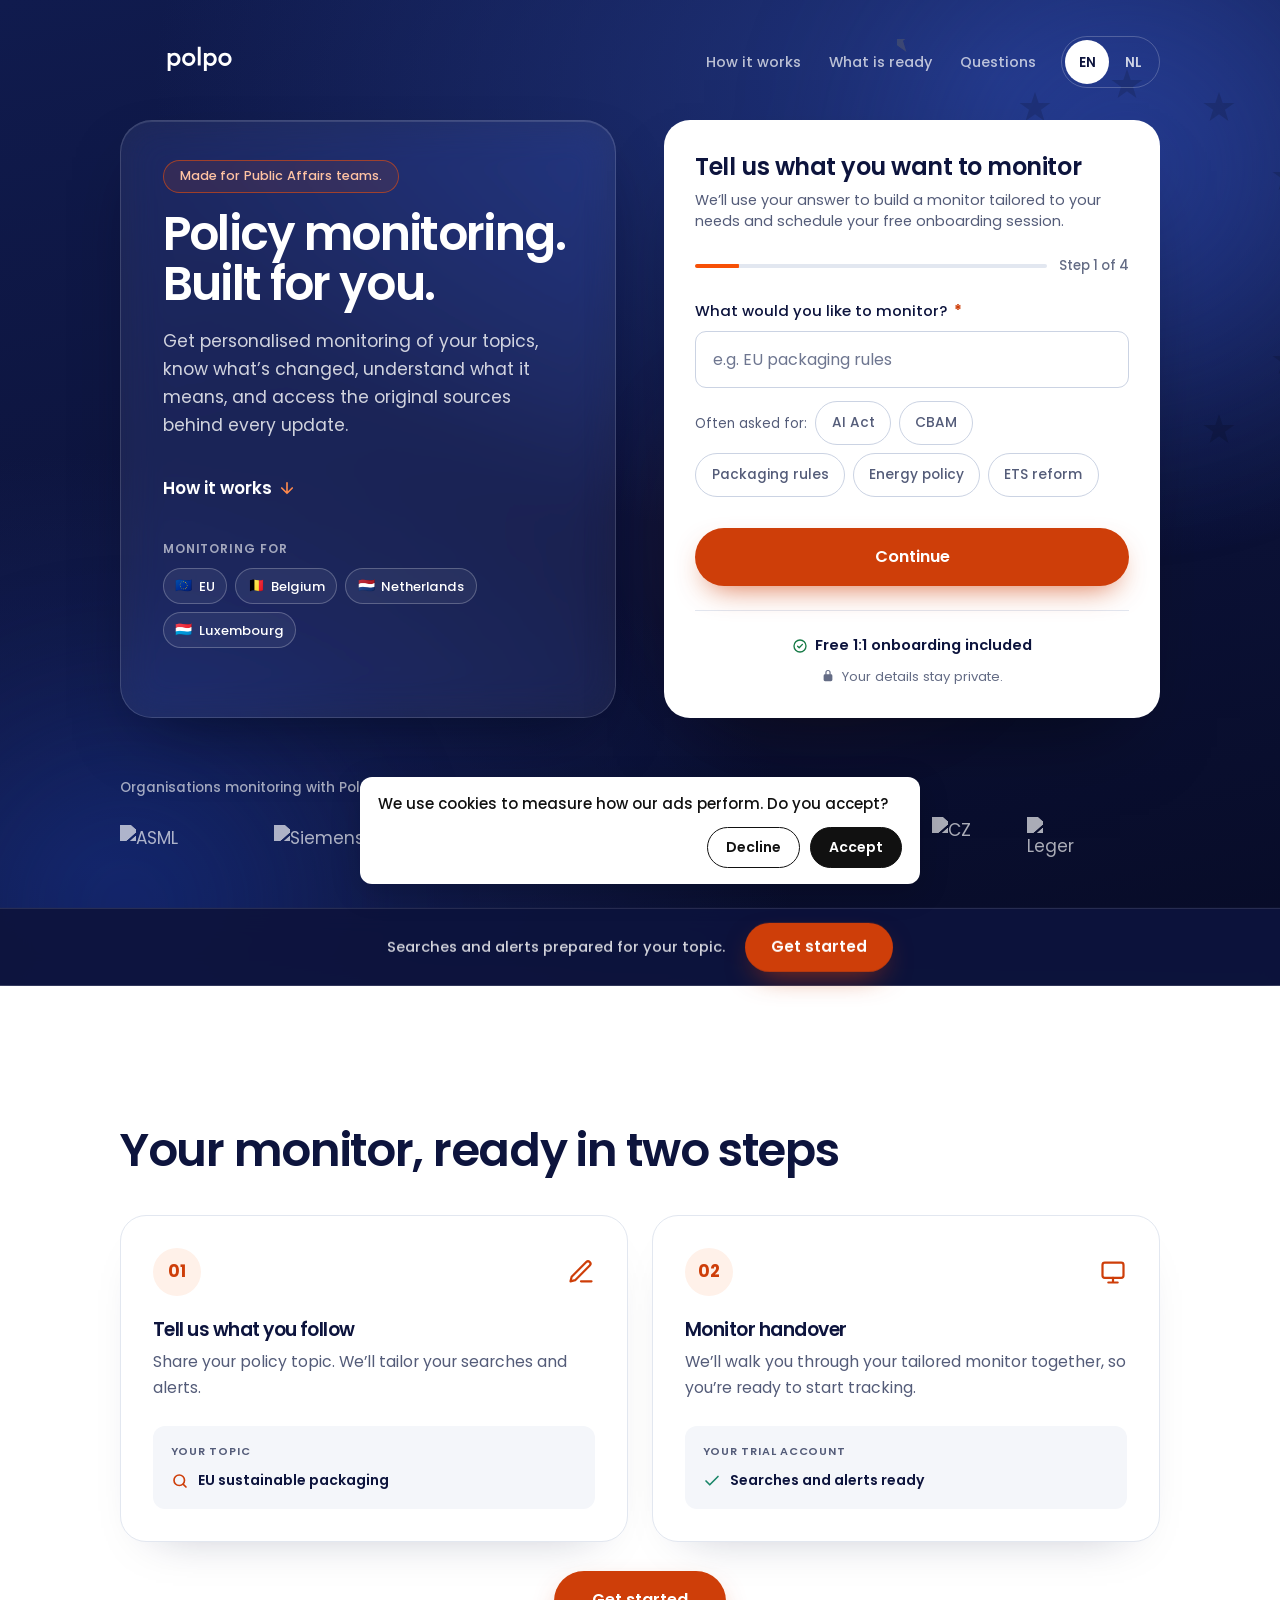
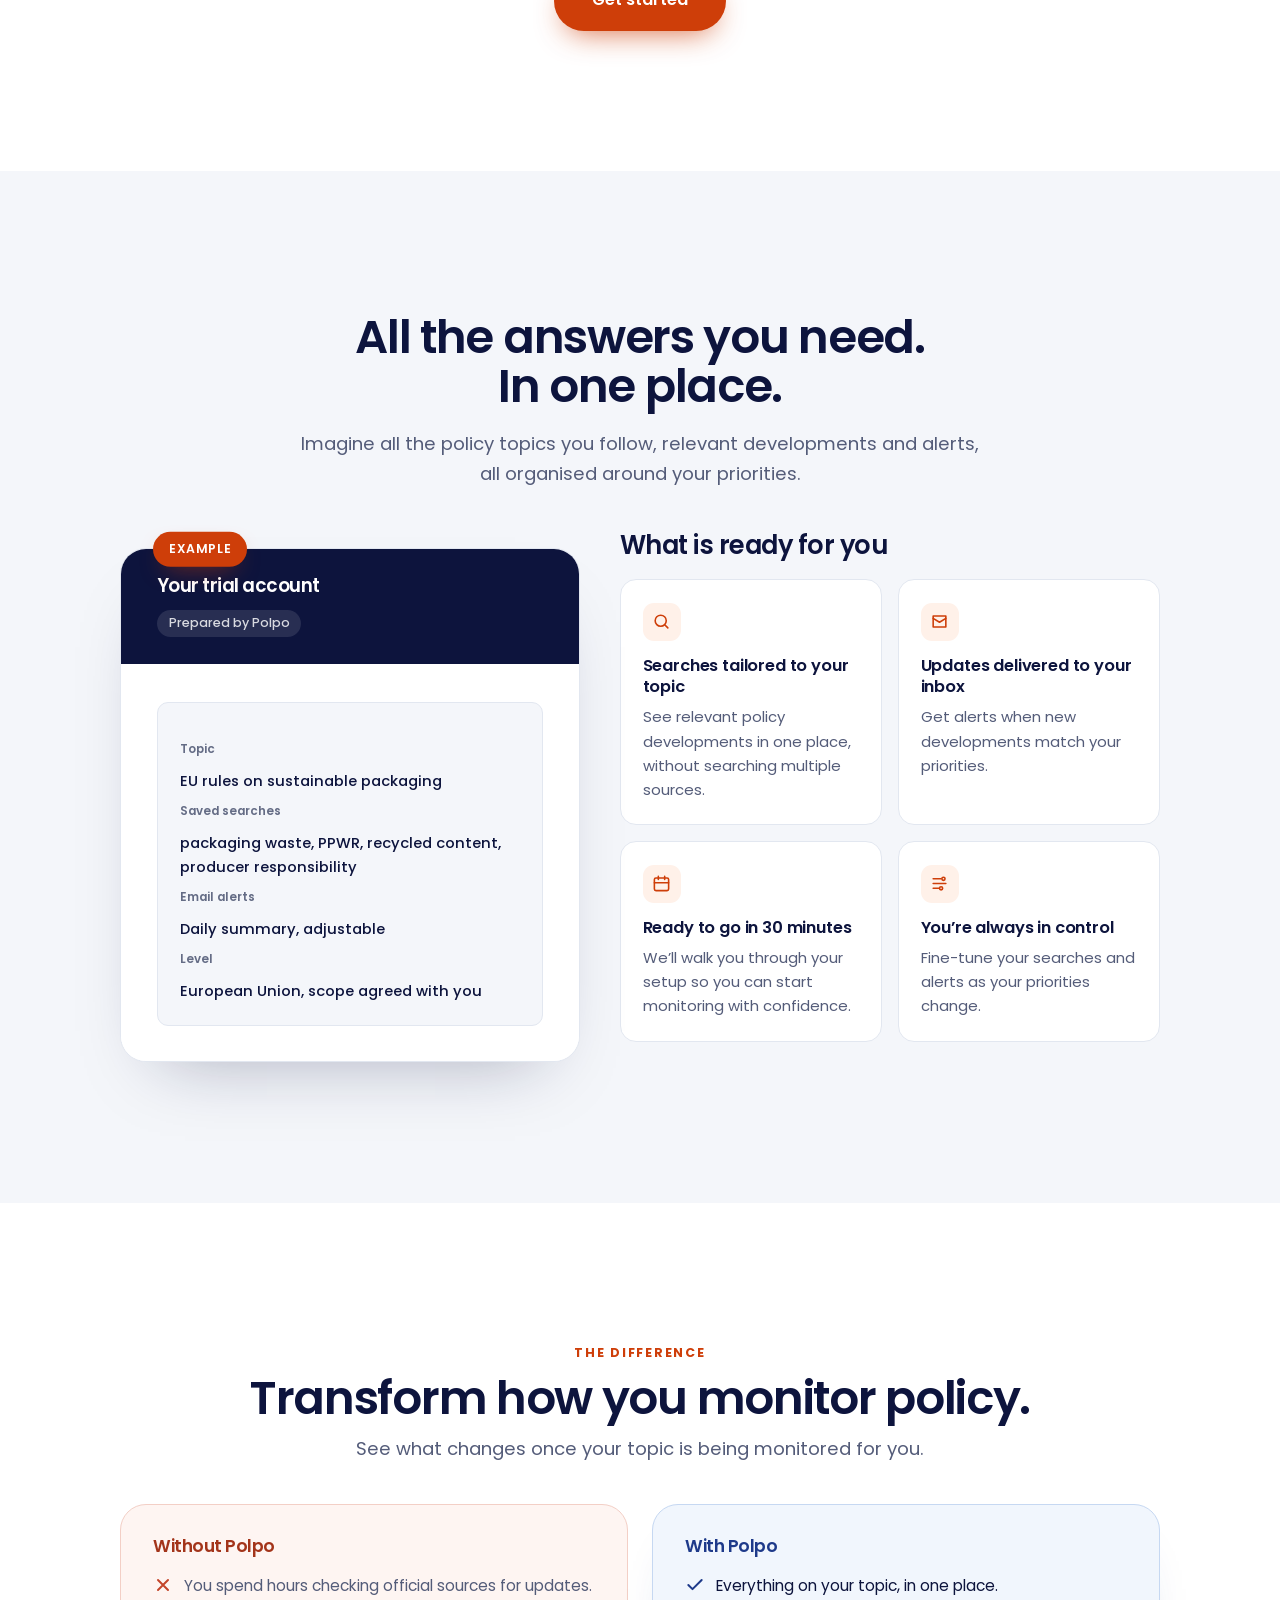
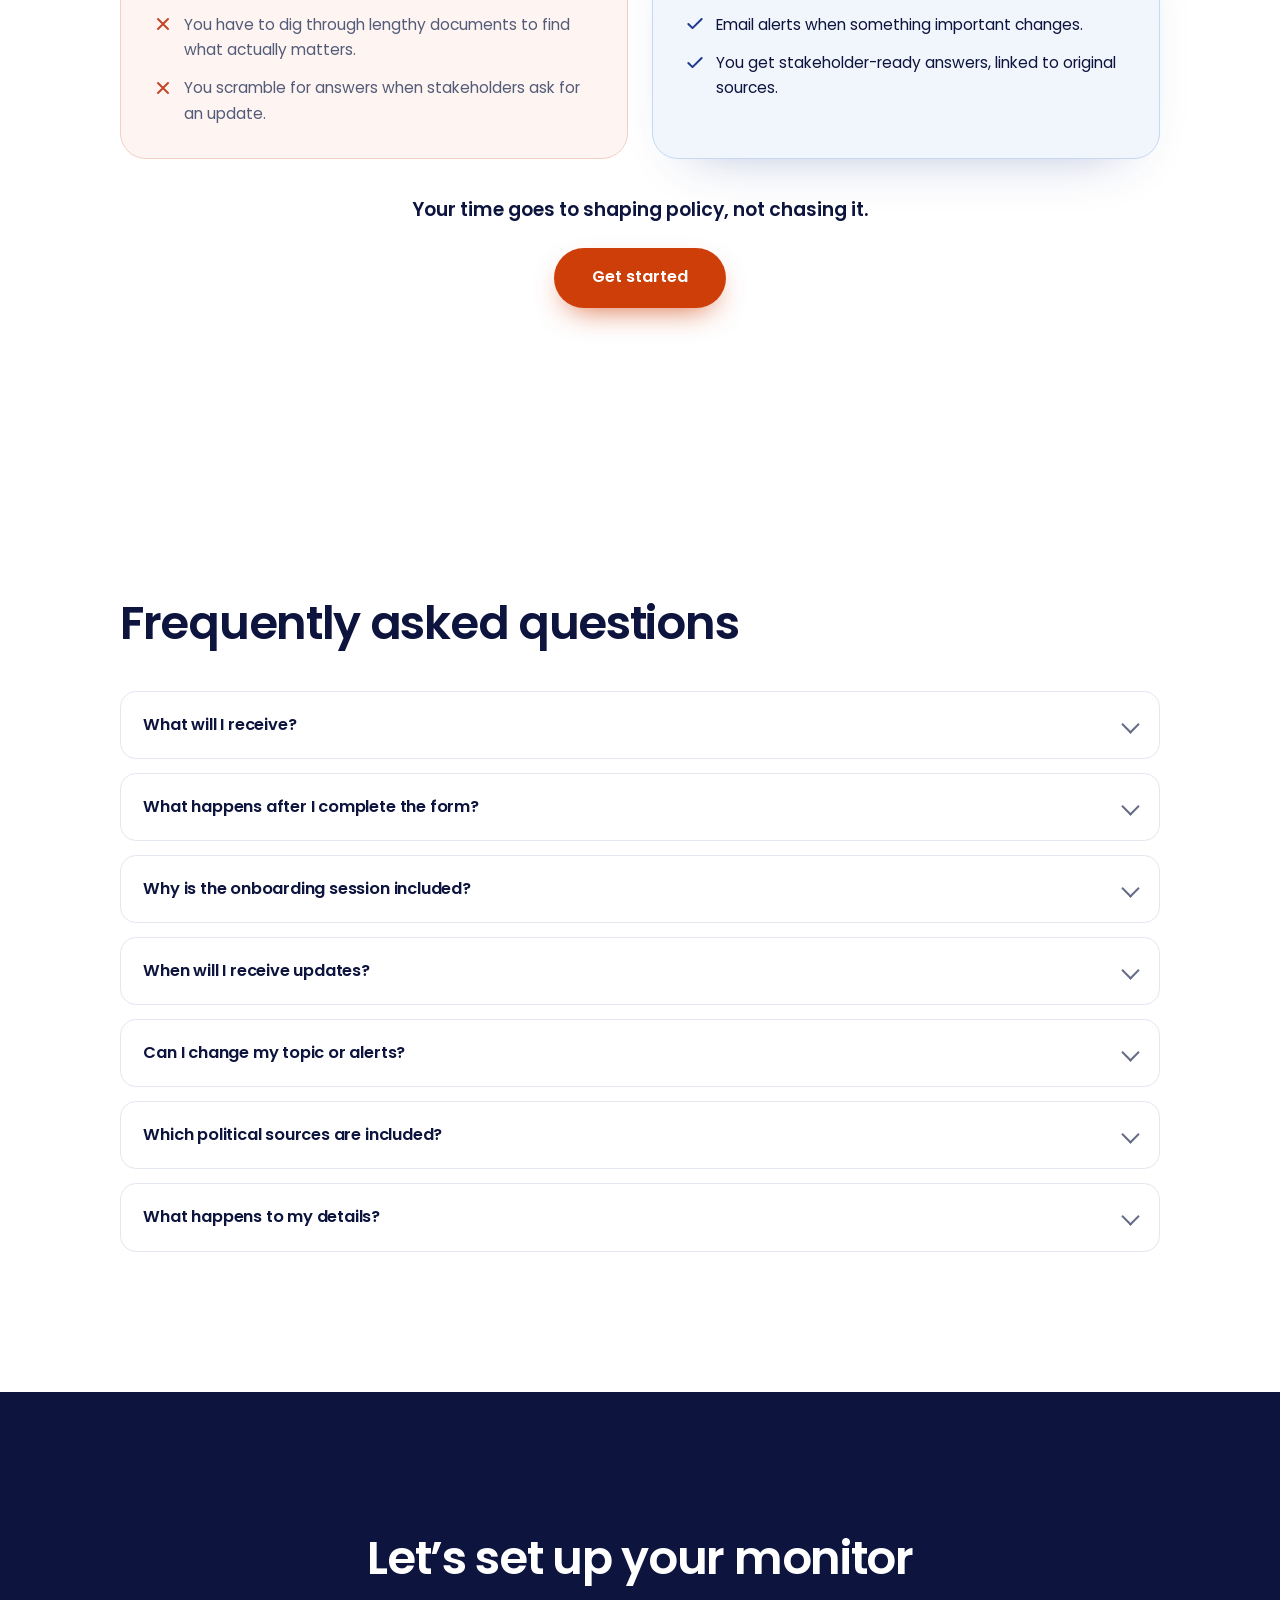
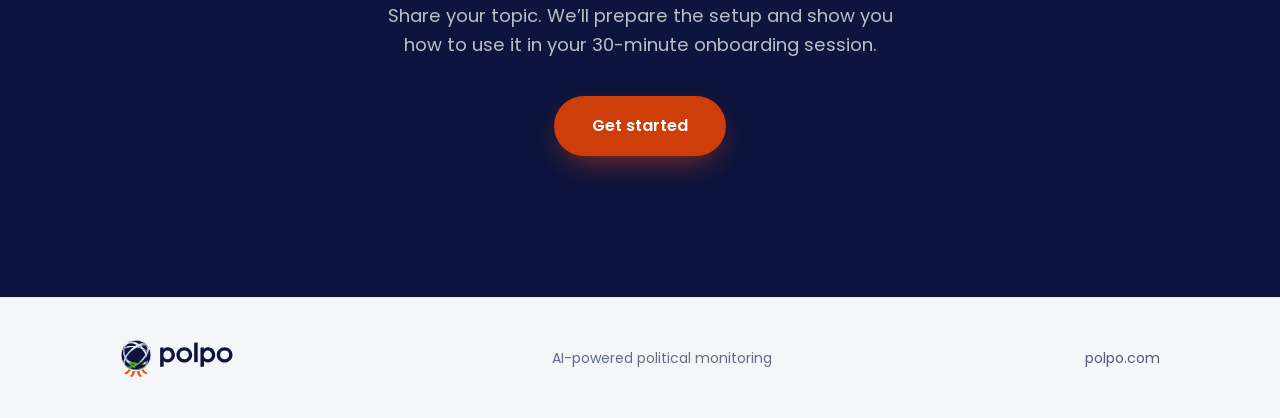
==== commit a5d1ef5d: "Gate LinkedIn tag behind a cookie banner - Insight Tag loads only after the visitor clicks Accept - " ====
--- a/site/index.html
+++ b/site/index.html
@@ -965,6 +965,51 @@
   </div>
 </footer>
 
+<style>
+.cookie{position:fixed;left:16px;right:16px;bottom:16px;max-width:560px;margin:0 auto;background:#fff;color:#111;border-radius:12px;box-shadow:0 8px 30px rgba(0,0,0,.18);padding:16px 18px;font:500 15px/1.45 Poppins,system-ui,sans-serif;z-index:1000}
+.cookie[hidden]{display:none}
+.cookie p{margin:0 0 12px}
+.cookie-btns{display:flex;gap:10px;justify-content:flex-end}
+.cookie button{font:600 14px Poppins,system-ui,sans-serif;border-radius:999px;padding:9px 18px;cursor:pointer;border:1px solid #111}
+.cookie-no{background:#fff;color:#111}
+.cookie-yes{background:#111;color:#fff}
+</style>
+<div class="cookie" id="cookie-banner" role="dialog" aria-live="polite" hidden>
+  <p>We use cookies to measure how our ads perform. Do you accept?</p>
+  <div class="cookie-btns">
+    <button type="button" class="cookie-no" data-decline>Decline</button>
+    <button type="button" class="cookie-yes" data-accept>Accept</button>
+  </div>
+</div>
+<script>
+(function(){
+  var KEY = 'polpo_cookie_choice', PID = '894450';
+  var banner = document.getElementById('cookie-banner');
+  function get(){ try { return localStorage.getItem(KEY); } catch (err) { return null; } }
+  function save(v){ try { localStorage.setItem(KEY, v); } catch (err) {} }
+  function loadLinkedIn(){
+    if (!PID || window._liLoaded) return;
+    window._liLoaded = true;
+    window._linkedin_partner_id = PID;
+    window._linkedin_data_partner_ids = window._linkedin_data_partner_ids || [];
+    window._linkedin_data_partner_ids.push(PID);
+    var s = document.createElement('script');
+    s.async = true;
+    s.src = 'https://snap.licdn.com/li.lms-analytics/insight.min.js';
+    document.body.appendChild(s);
+  }
+  var choice = get();
+  if (choice === 'yes') loadLinkedIn();
+  if (choice) return;
+  banner.hidden = false;
+  banner.querySelector('[data-accept]').addEventListener('click', function(){
+    save('yes'); banner.hidden = true; loadLinkedIn();
+  });
+  banner.querySelector('[data-decline]').addEventListener('click', function(){
+    save('no'); banner.hidden = true;
+  });
+})();
+</script>
 <script>
 (function(){
   'use strict';
@@ -1121,6 +1166,7 @@
       document.querySelector('.progress').style.display = 'none';
       doneBox.hidden = false;
       doneBox.scrollIntoView({ block: 'center', behavior: reduce ? 'auto' : 'smooth' });
+      if (window.lintrk) { window.lintrk('track', { conversion_id: 32953169 }); }
     }).catch(function(){
       btn.disabled = false; btn.textContent = T.submit; fail('e-form', T.e_form);
     });
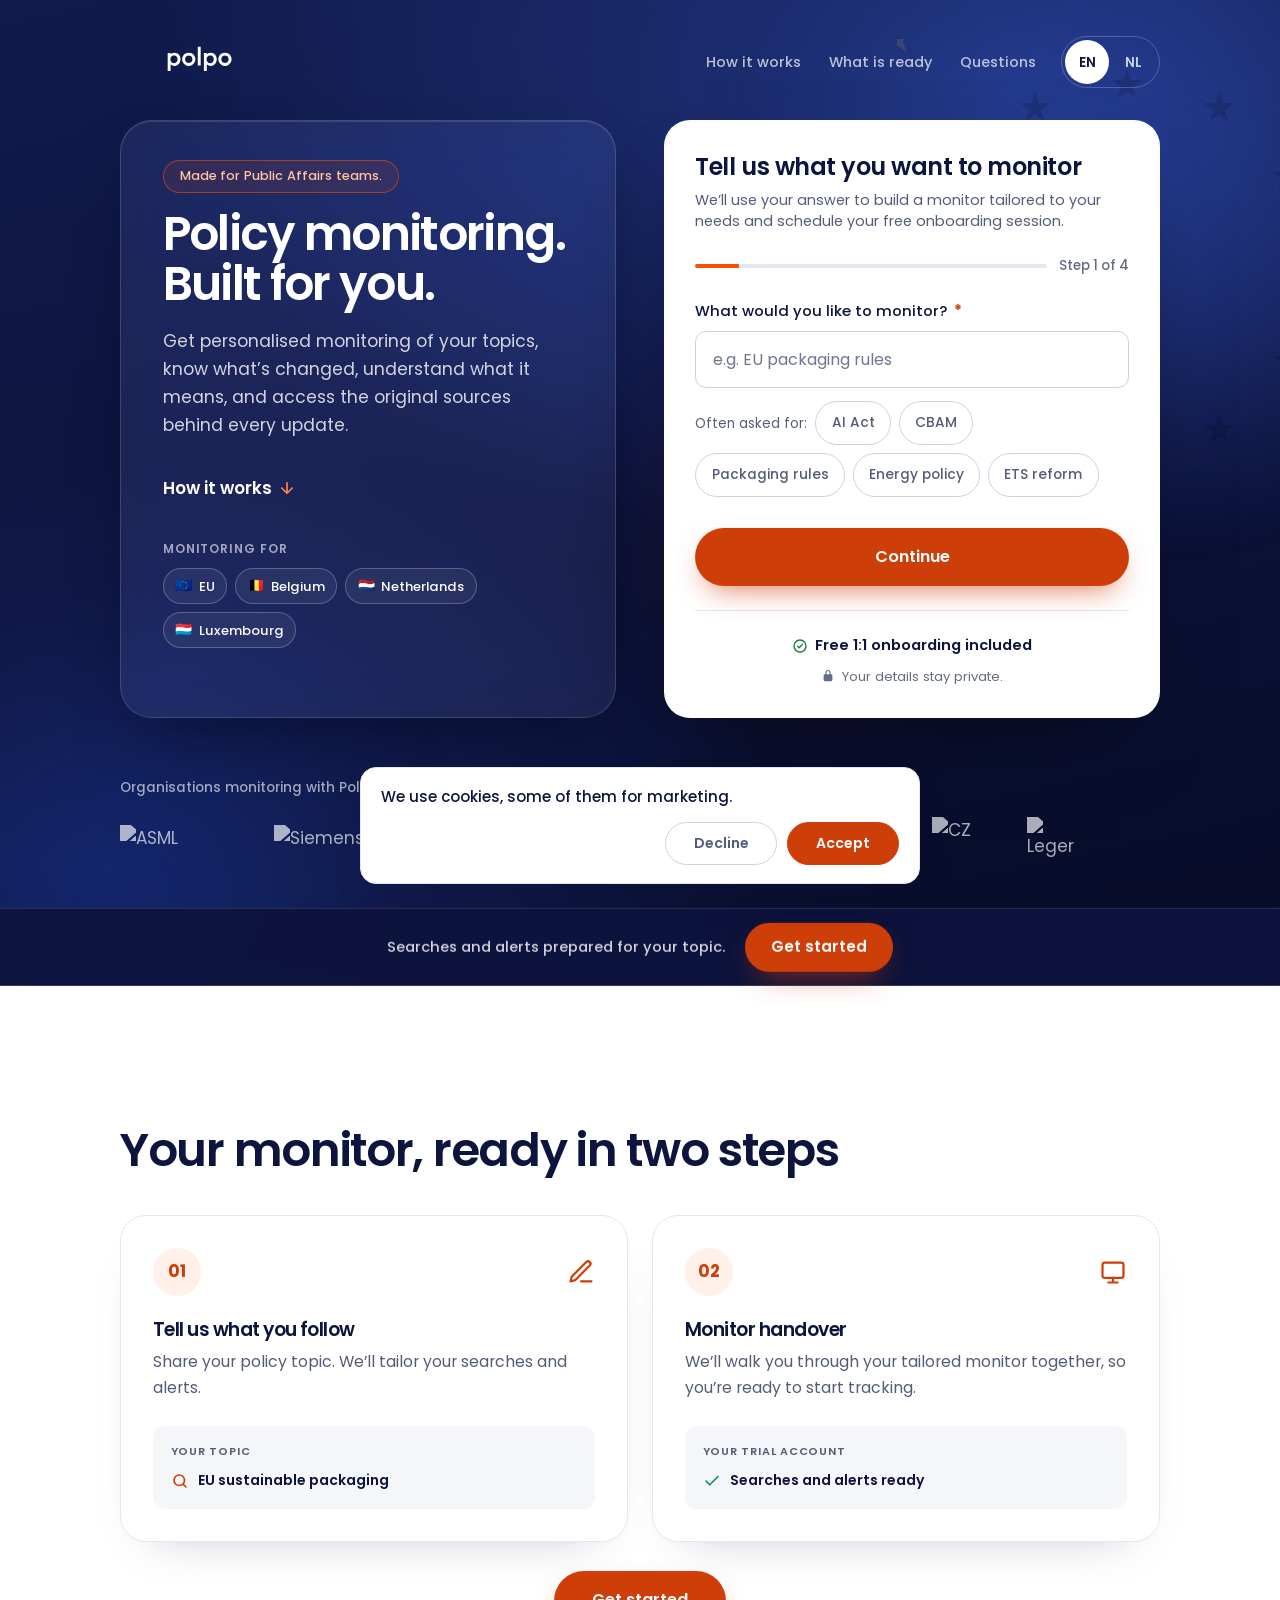
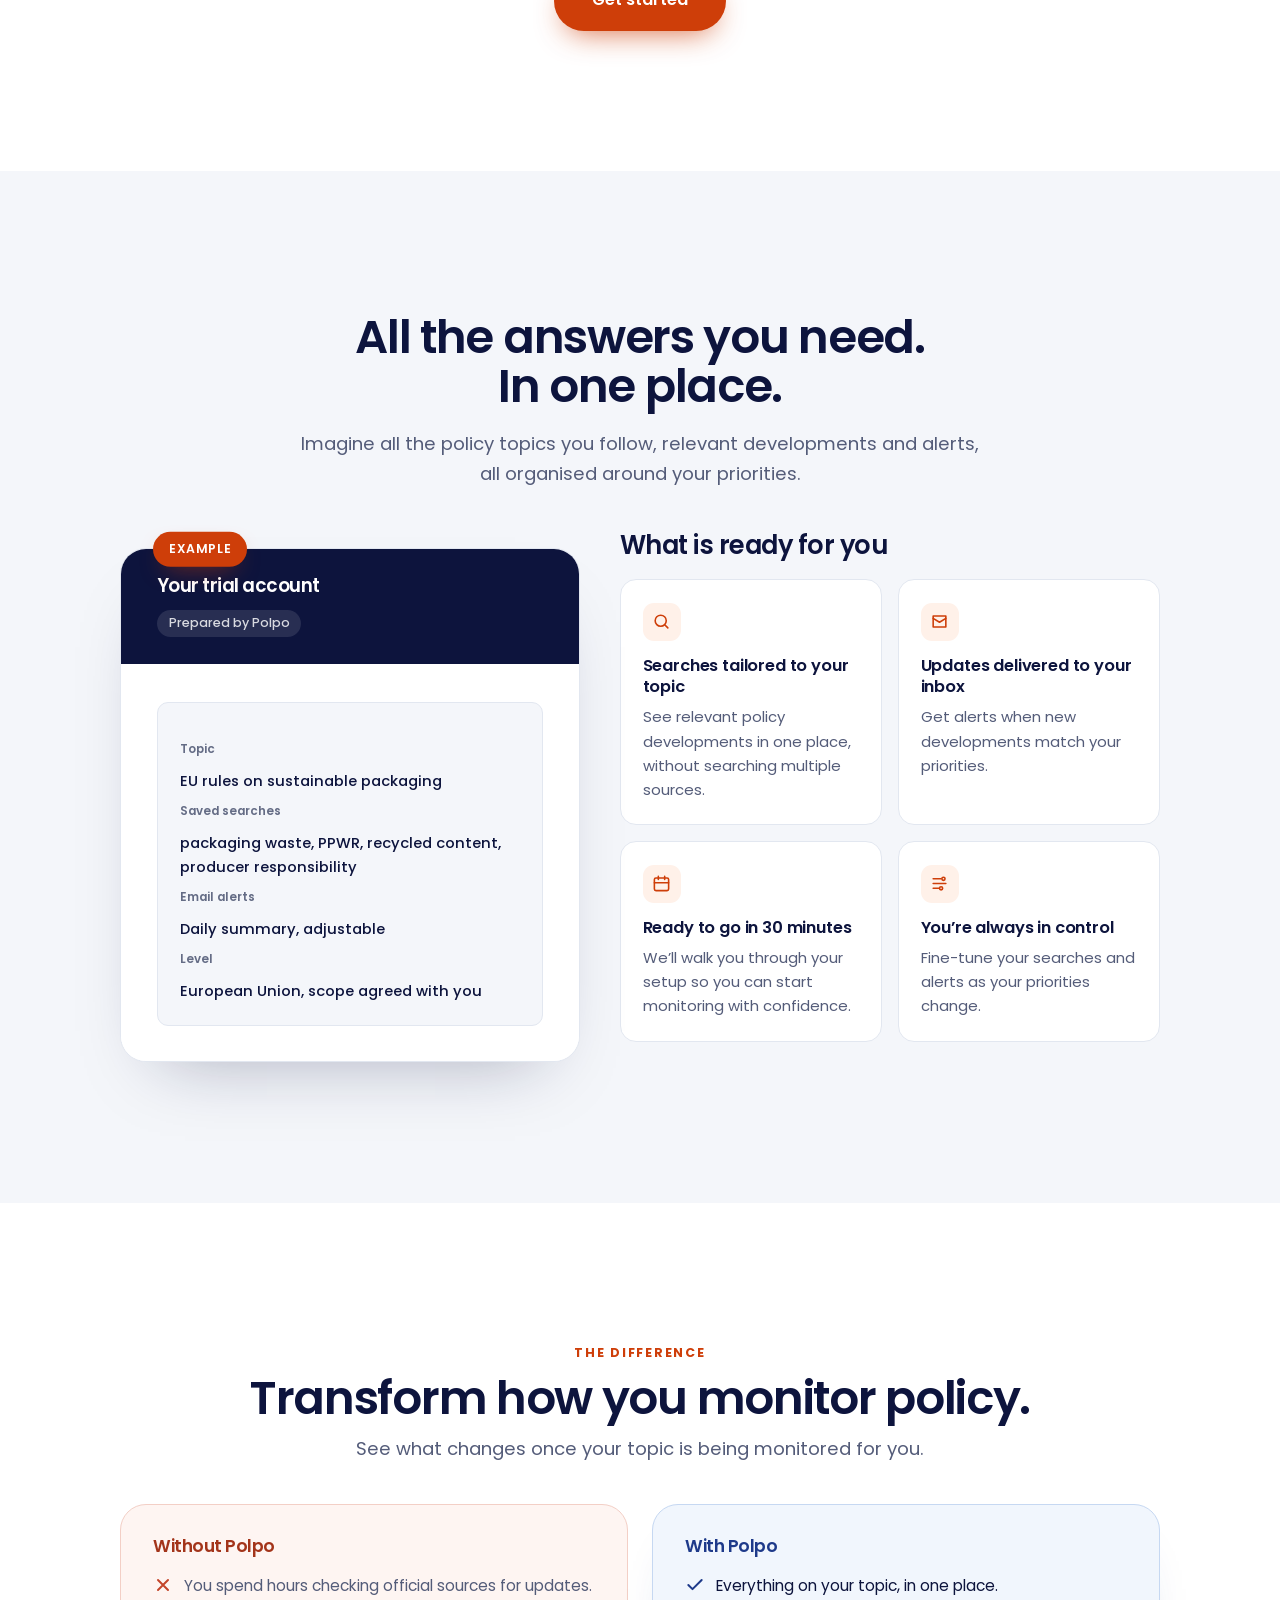
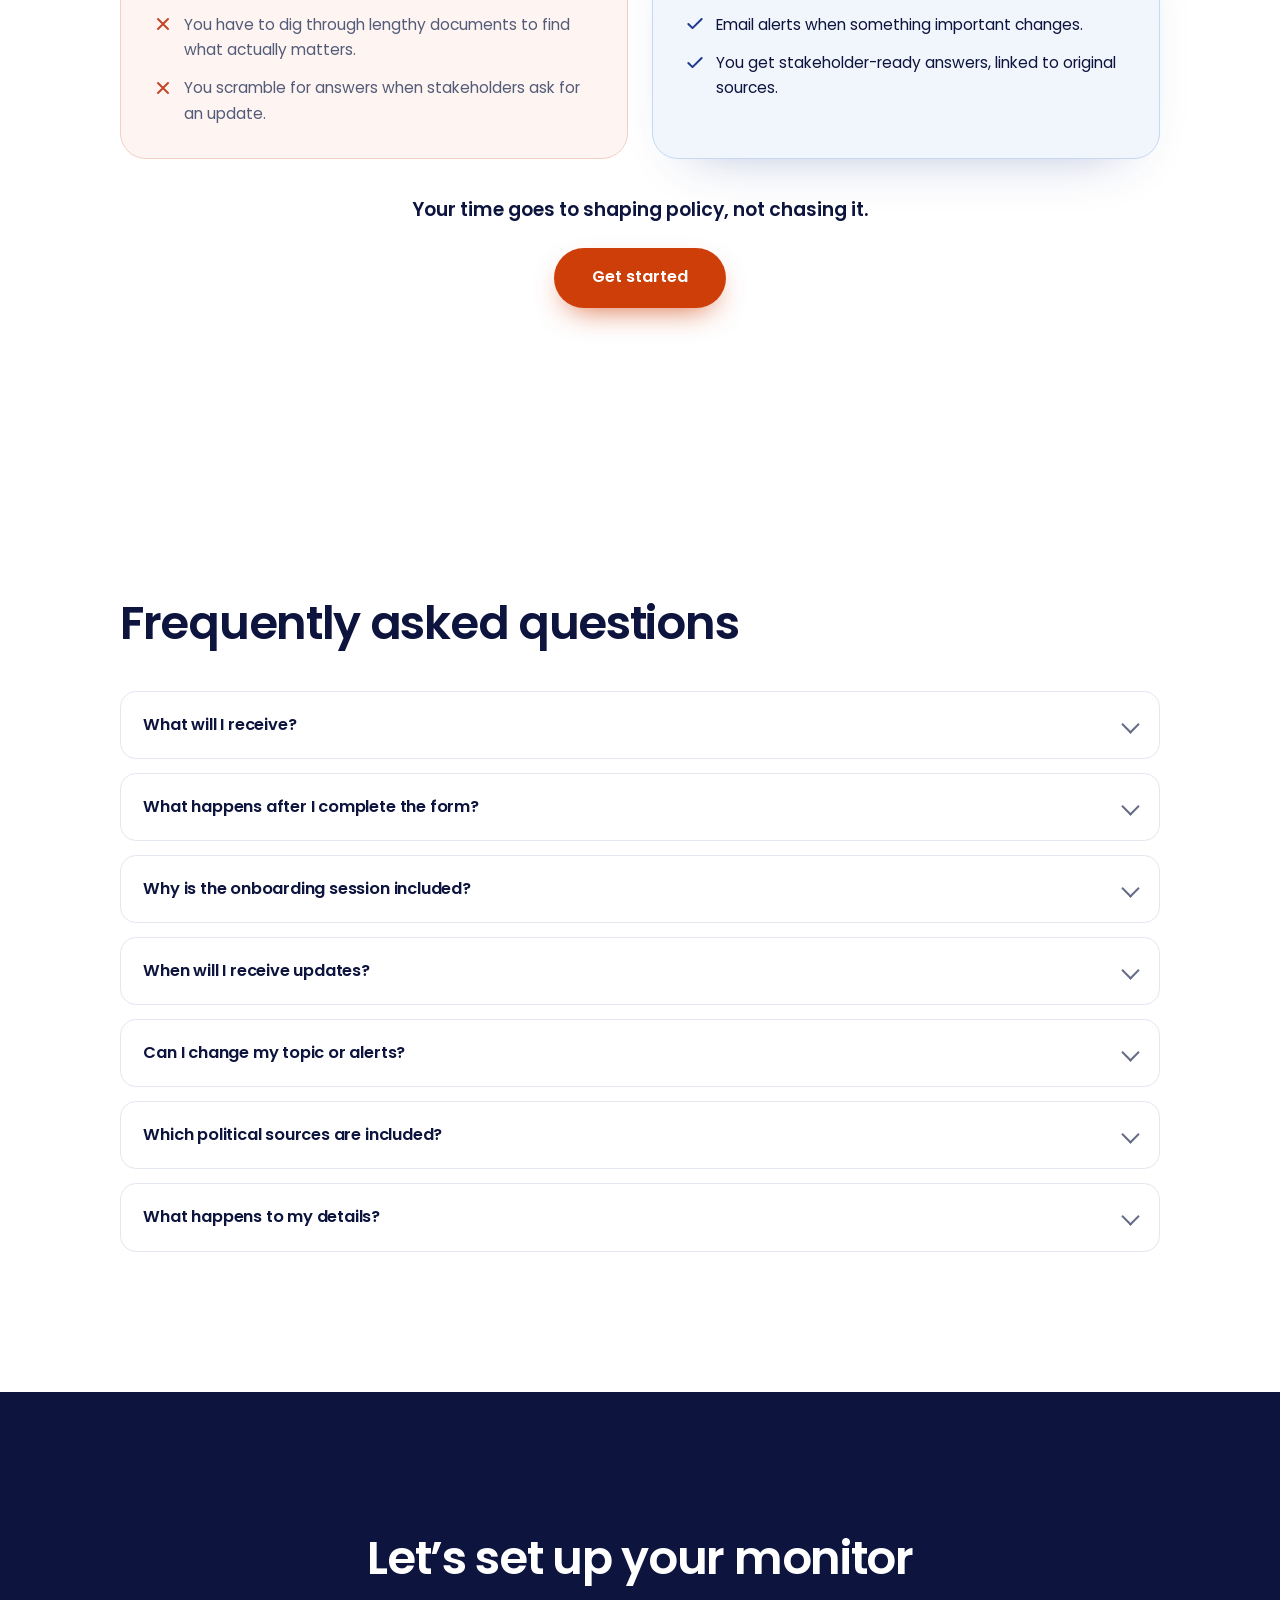
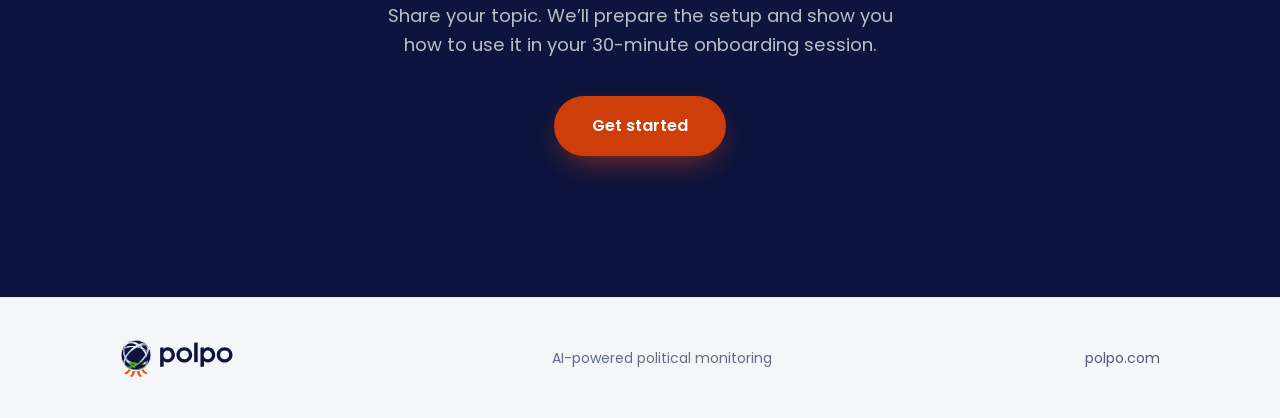
==== commit 05cade52: "Cookie banner: approved wording and Polpo colours - EN: We use cookies, some of them for marketing. " ====
--- a/site/index.html
+++ b/site/index.html
@@ -966,16 +966,19 @@
 </footer>
 
 <style>
-.cookie{position:fixed;left:16px;right:16px;bottom:16px;max-width:560px;margin:0 auto;background:#fff;color:#111;border-radius:12px;box-shadow:0 8px 30px rgba(0,0,0,.18);padding:16px 18px;font:500 15px/1.45 Poppins,system-ui,sans-serif;z-index:1000}
+.cookie{position:fixed;left:16px;right:16px;bottom:16px;max-width:560px;margin:0 auto;background:var(--paper,#fff);color:var(--ink,#0D143D);border:1px solid var(--line,#E2E7F0);border-radius:var(--r-md,16px);box-shadow:0 18px 40px -16px rgba(13,20,61,.28);padding:18px 20px;font:500 15px/1.5 Poppins,system-ui,sans-serif;z-index:1000}
 .cookie[hidden]{display:none}
-.cookie p{margin:0 0 12px}
+.cookie p{margin:0 0 14px}
 .cookie-btns{display:flex;gap:10px;justify-content:flex-end}
-.cookie button{font:600 14px Poppins,system-ui,sans-serif;border-radius:999px;padding:9px 18px;cursor:pointer;border:1px solid #111}
-.cookie-no{background:#fff;color:#111}
-.cookie-yes{background:#111;color:#fff}
+.cookie button{font:600 14px Poppins,system-ui,sans-serif;border-radius:999px;padding:10px 20px;cursor:pointer;min-width:112px;transition:background .2s,color .2s,border-color .2s}
+.cookie-no{background:#fff;color:#545C79;border:1px solid #CBD3E3}
+.cookie-no:hover{background:#F4F6FA;color:#0D143D;border-color:#646C85}
+.cookie-yes{background:#CE3E09;color:#fff;border:1px solid #CE3E09}
+.cookie-yes:hover{background:#B33305;border-color:#B33305}
+.cookie button:focus-visible{outline:2px solid #CE3E09;outline-offset:2px}
 </style>
 <div class="cookie" id="cookie-banner" role="dialog" aria-live="polite" hidden>
-  <p>We use cookies to measure how our ads perform. Do you accept?</p>
+  <p>We use cookies, some of them for marketing.</p>
   <div class="cookie-btns">
     <button type="button" class="cookie-no" data-decline>Decline</button>
     <button type="button" class="cookie-yes" data-accept>Accept</button>
